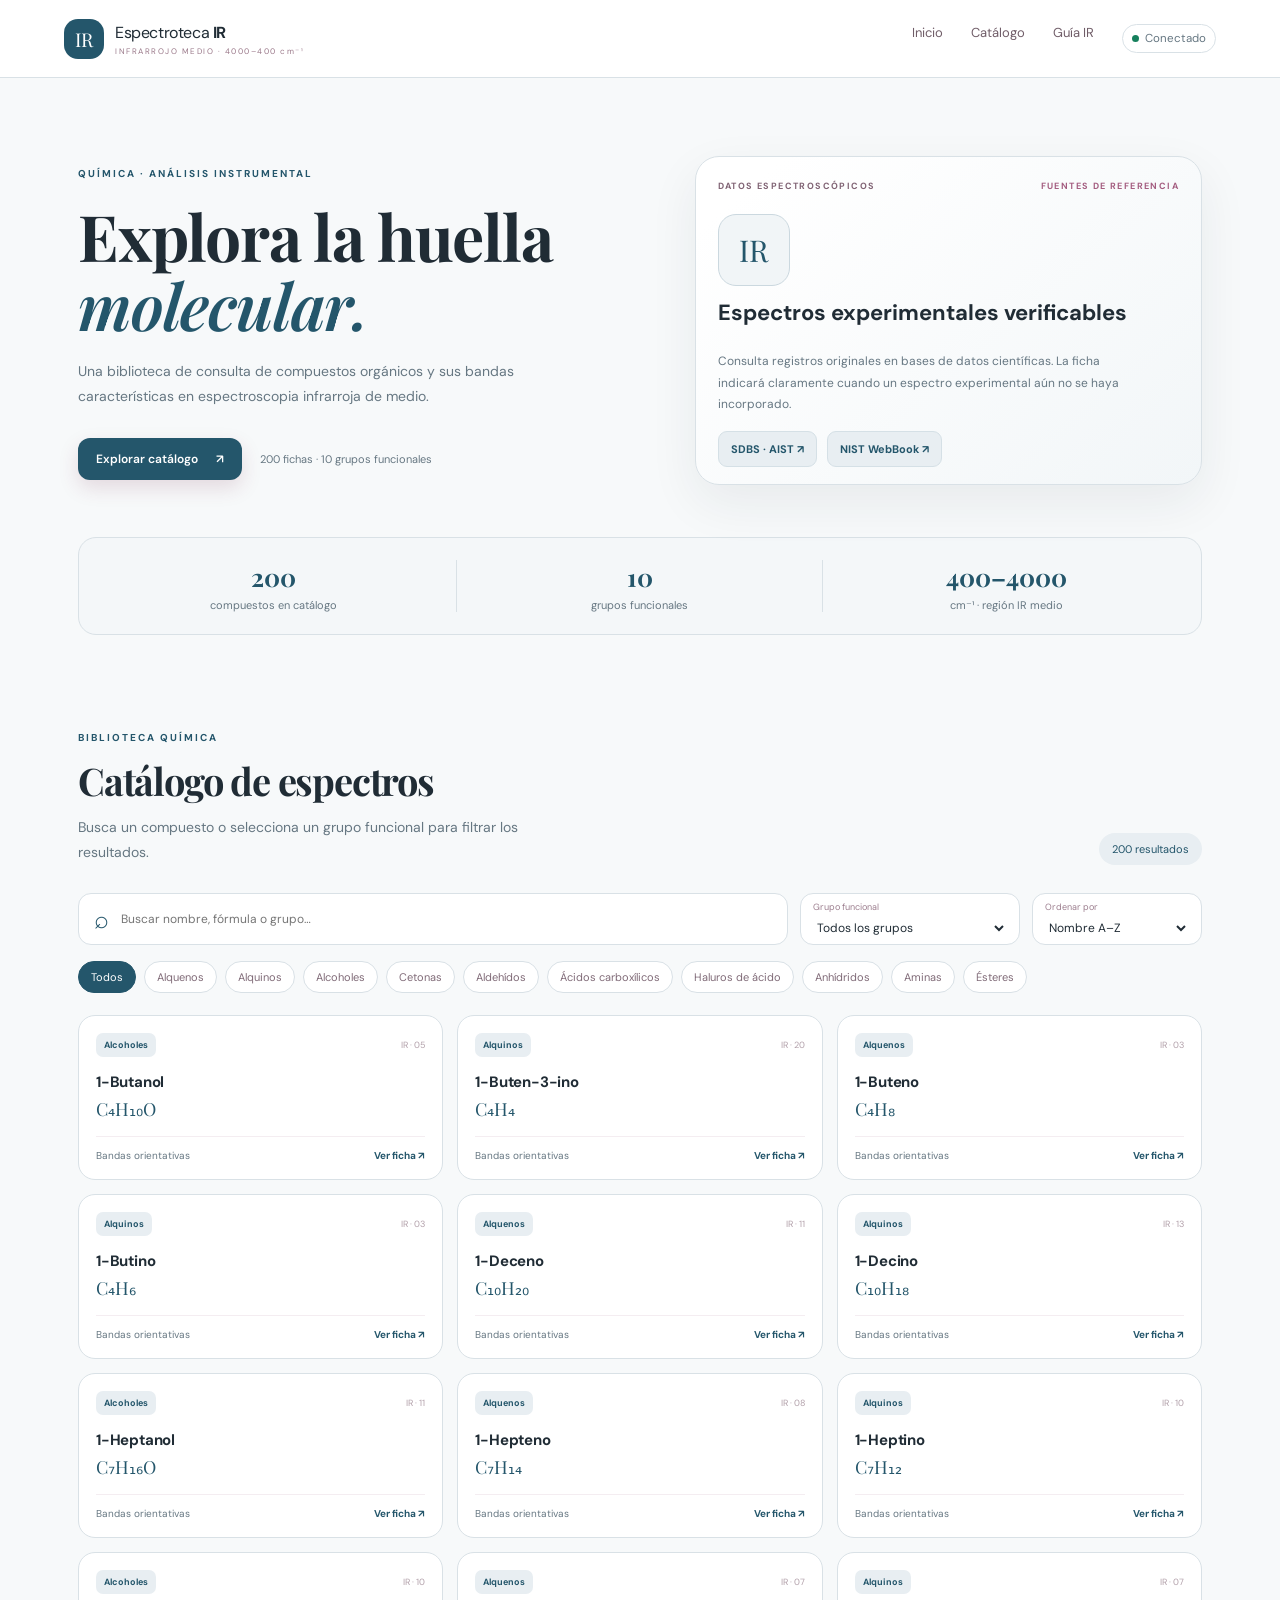
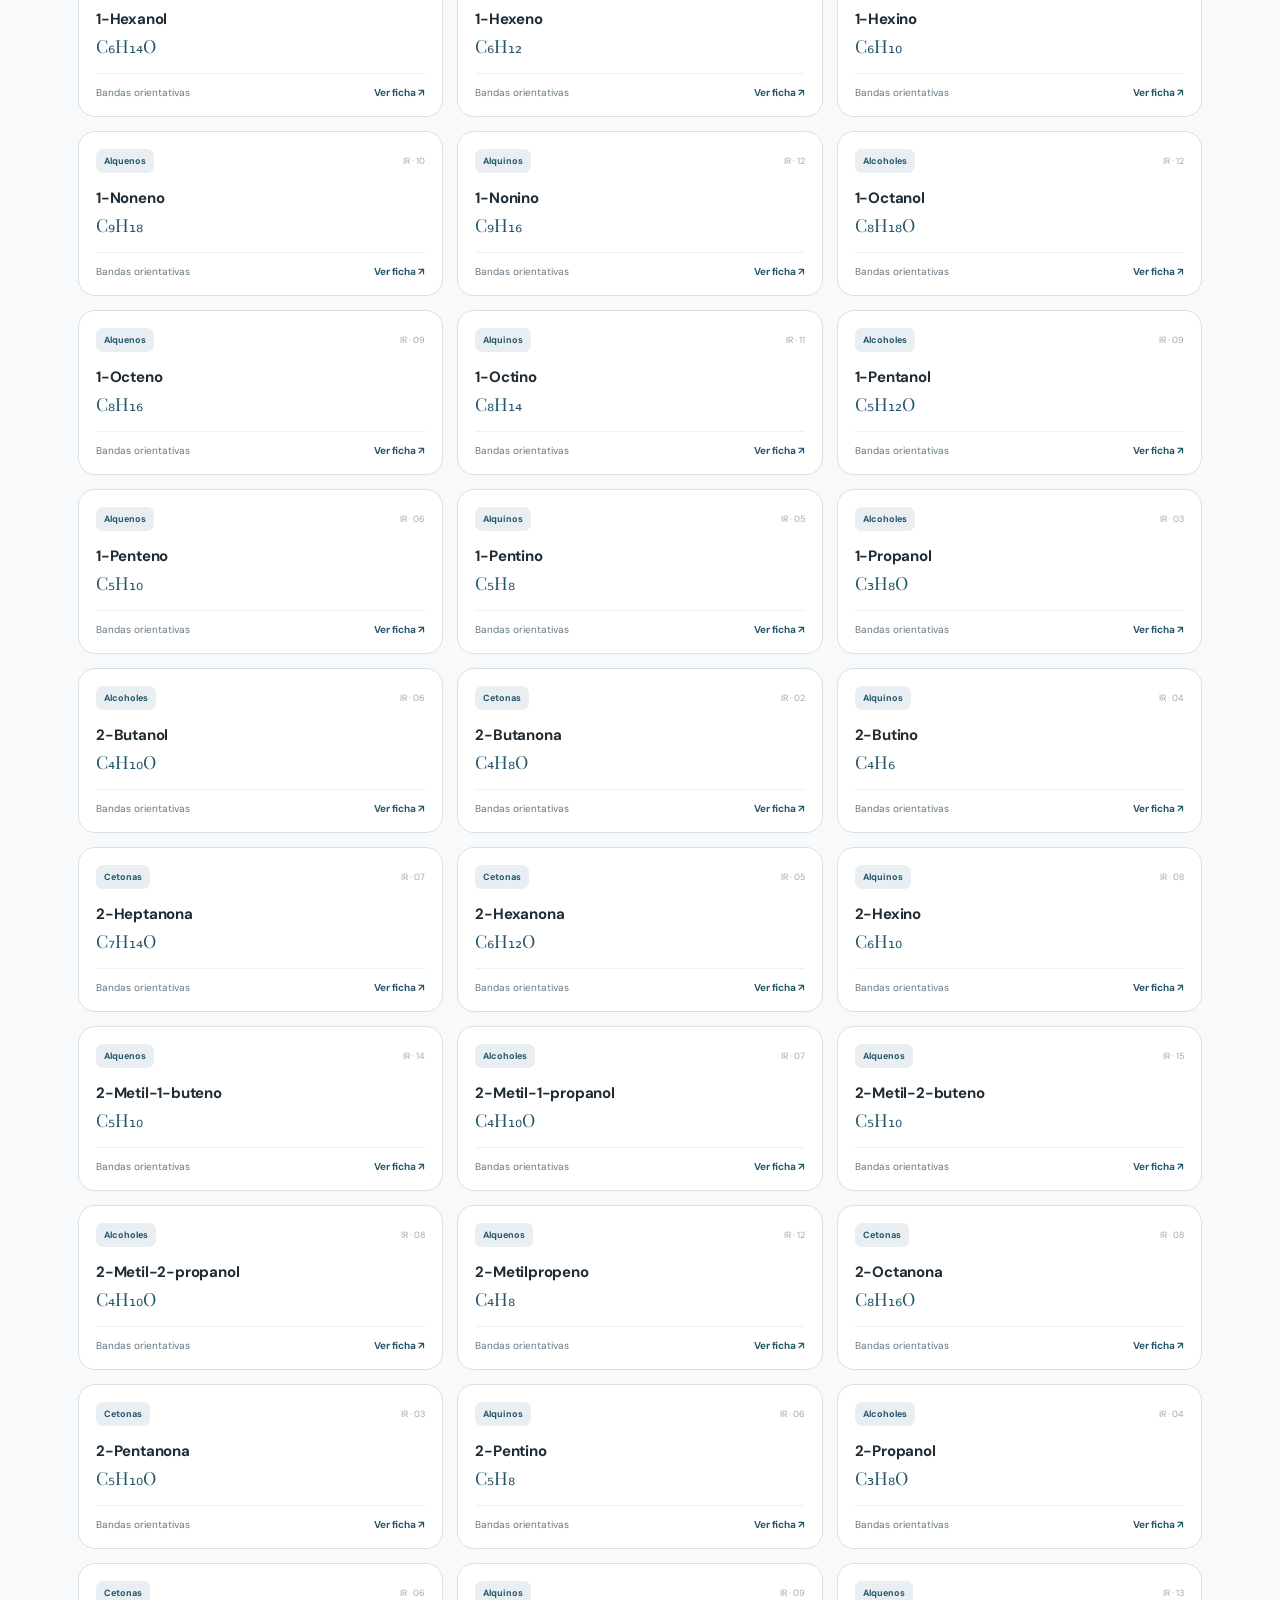
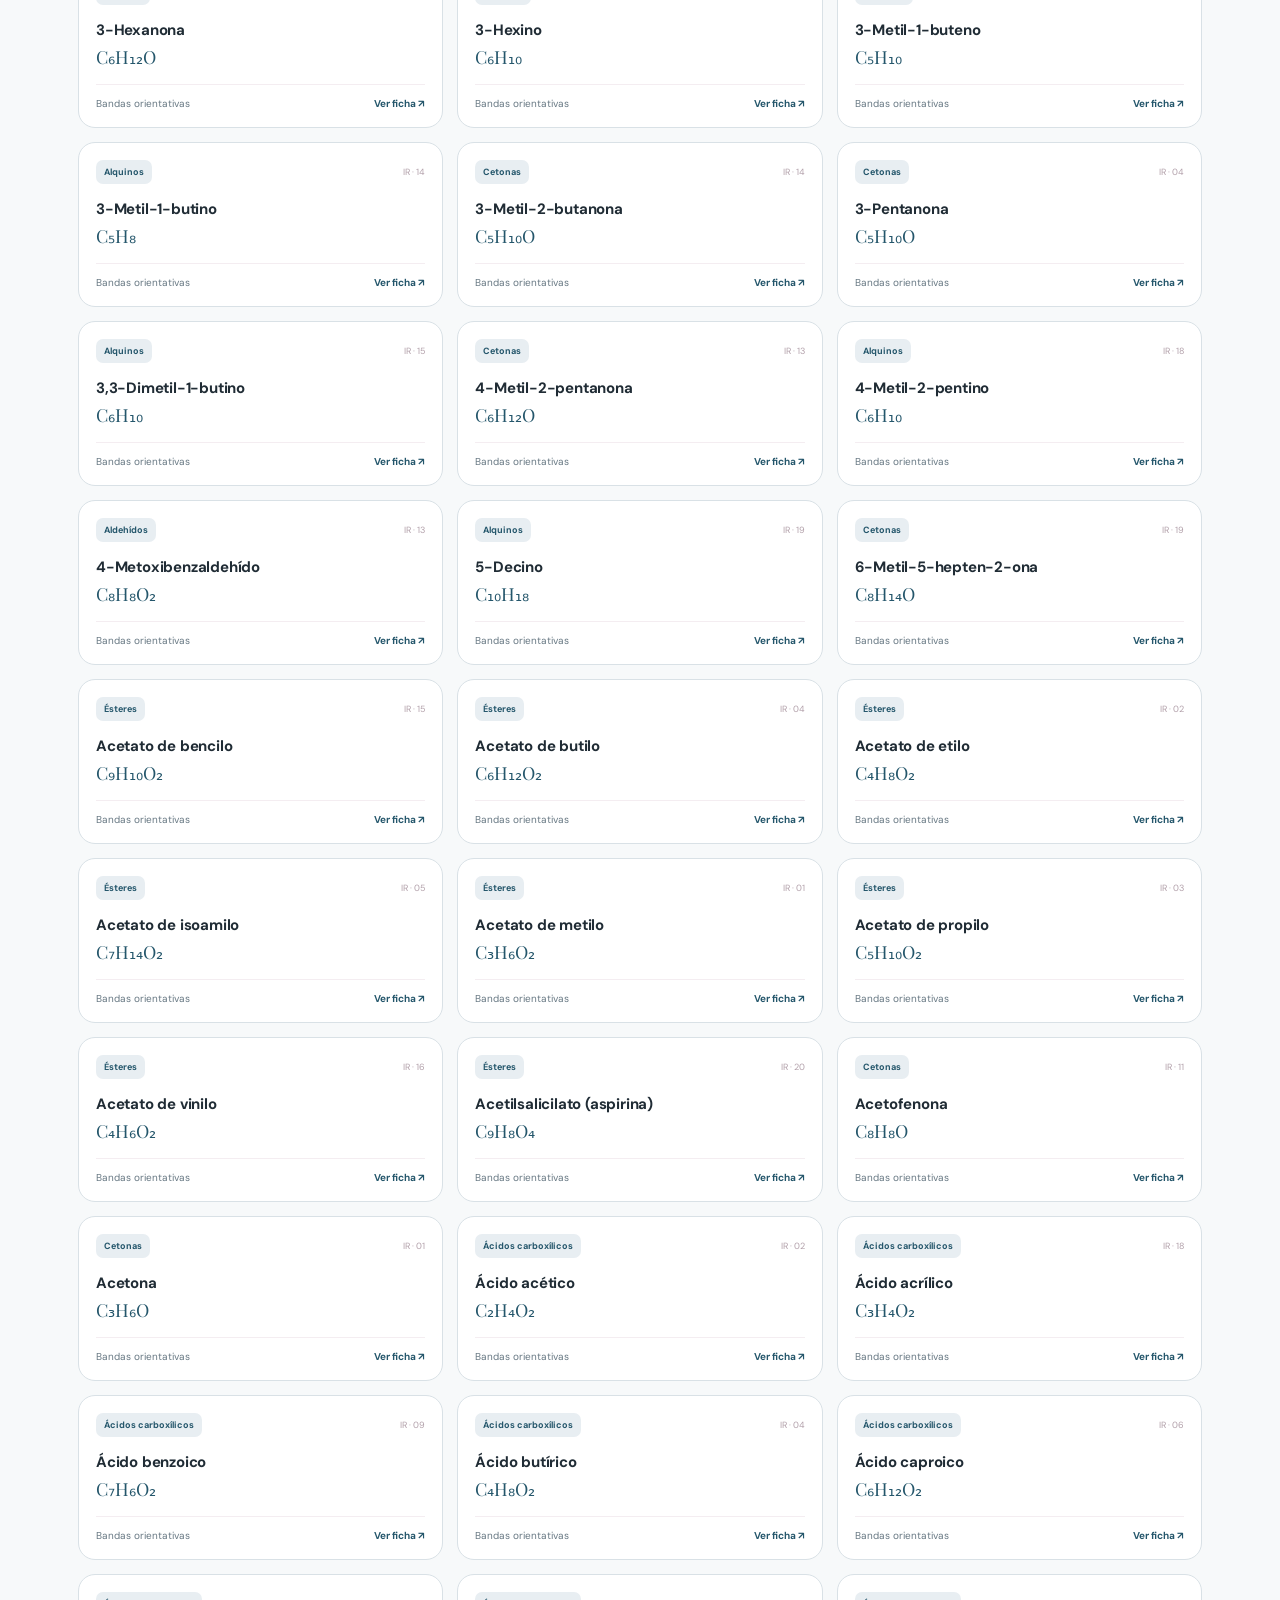
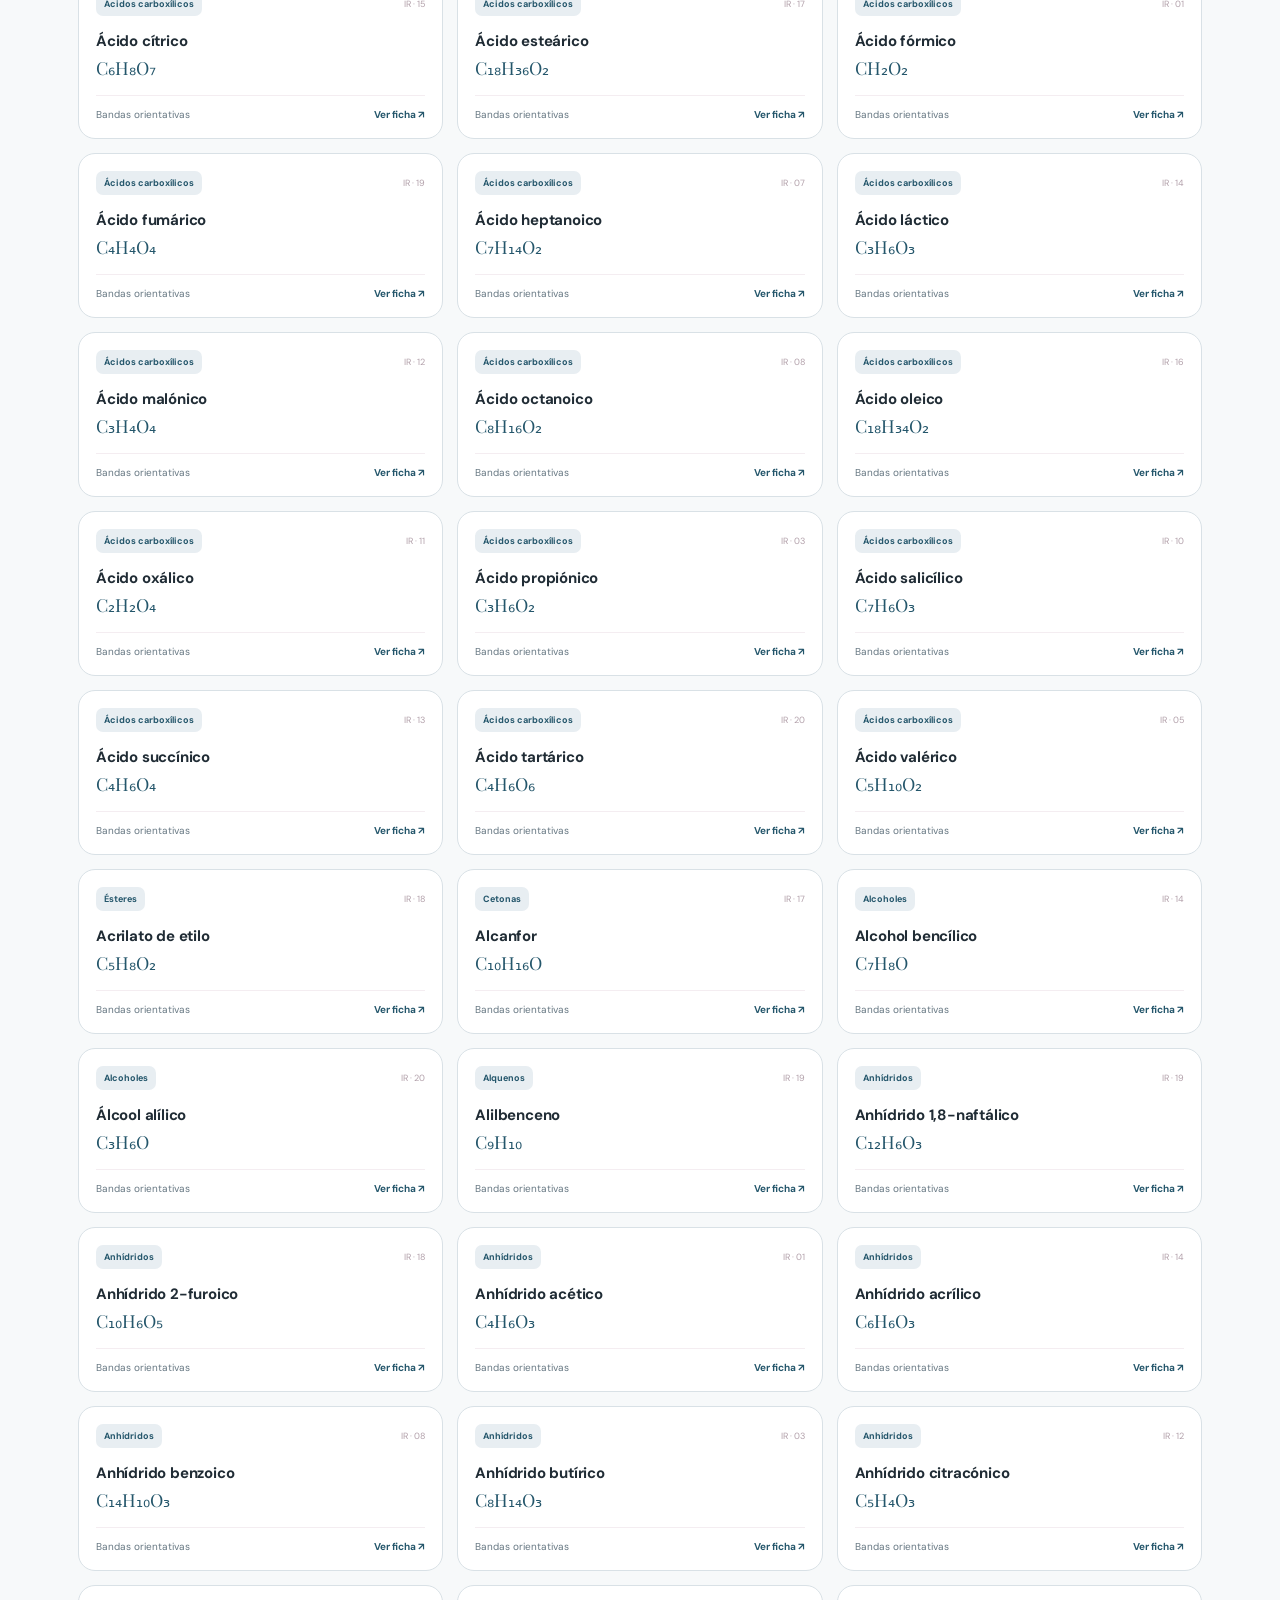
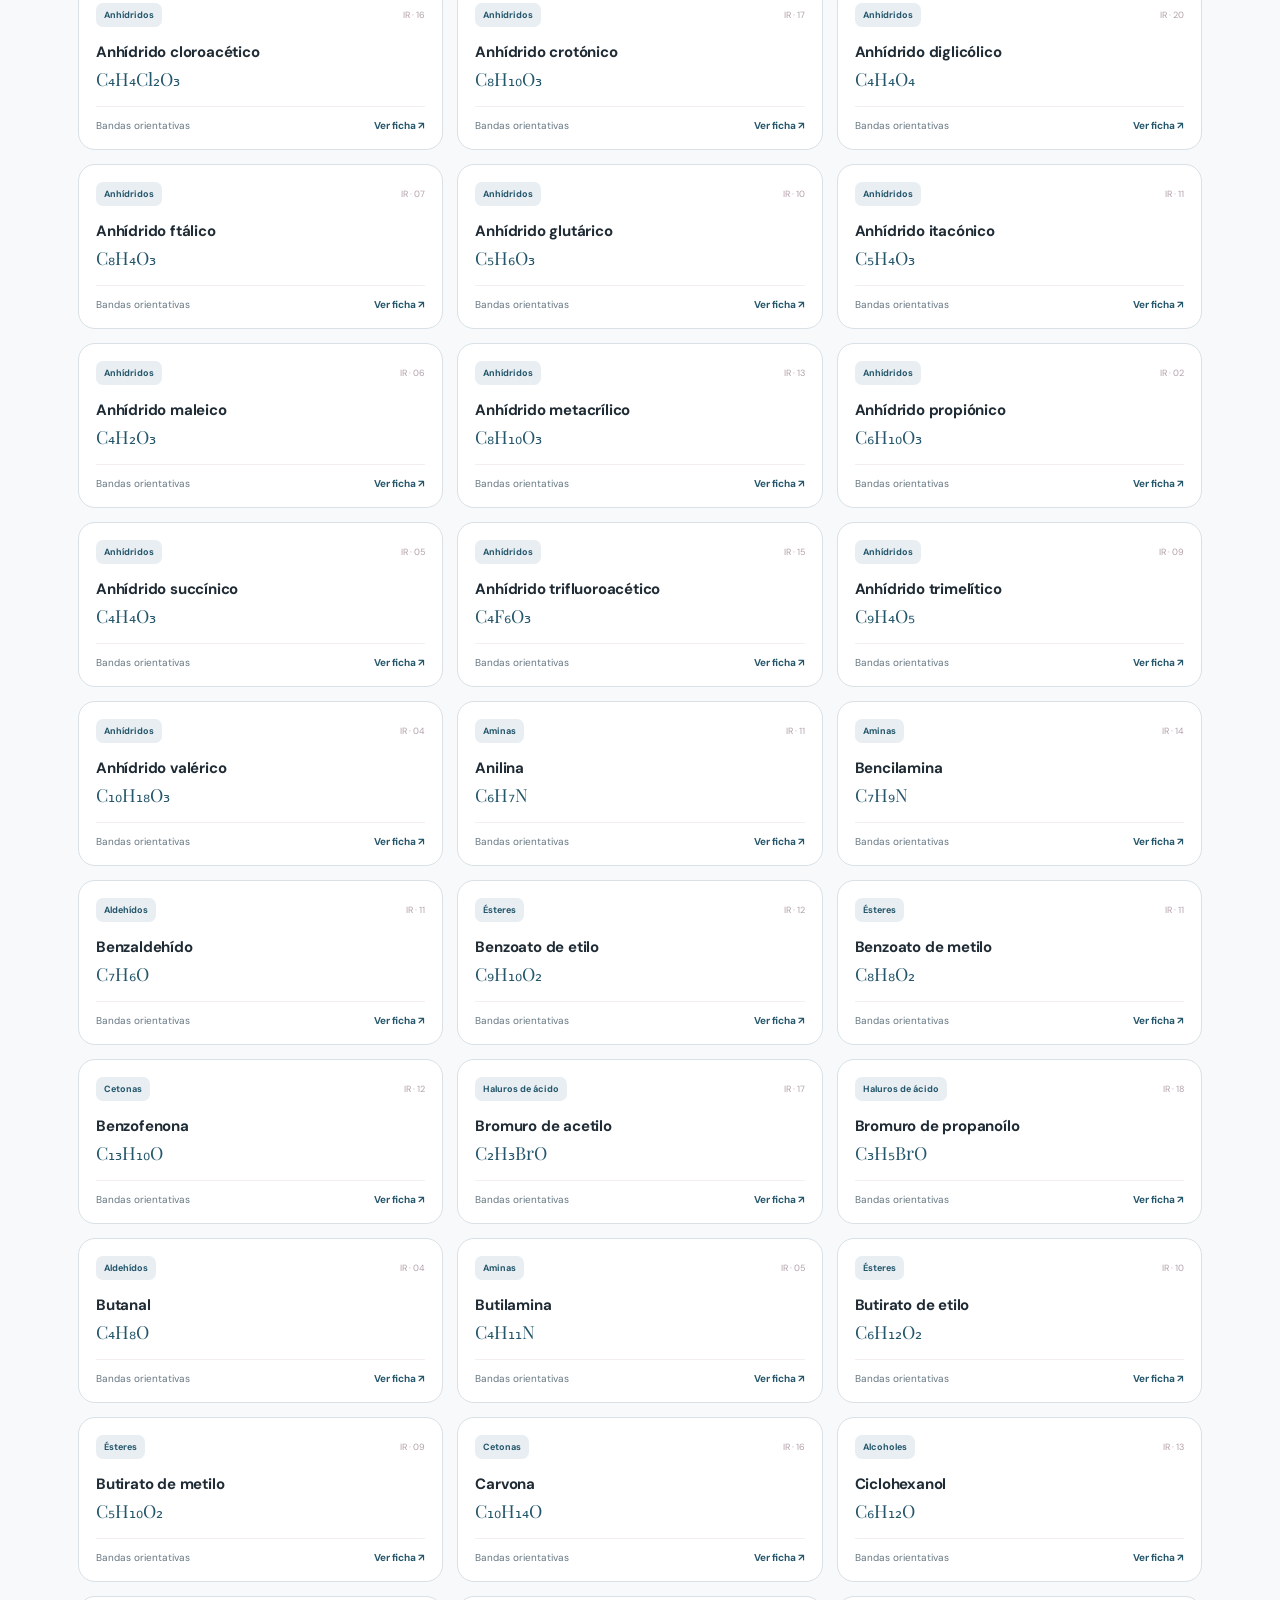
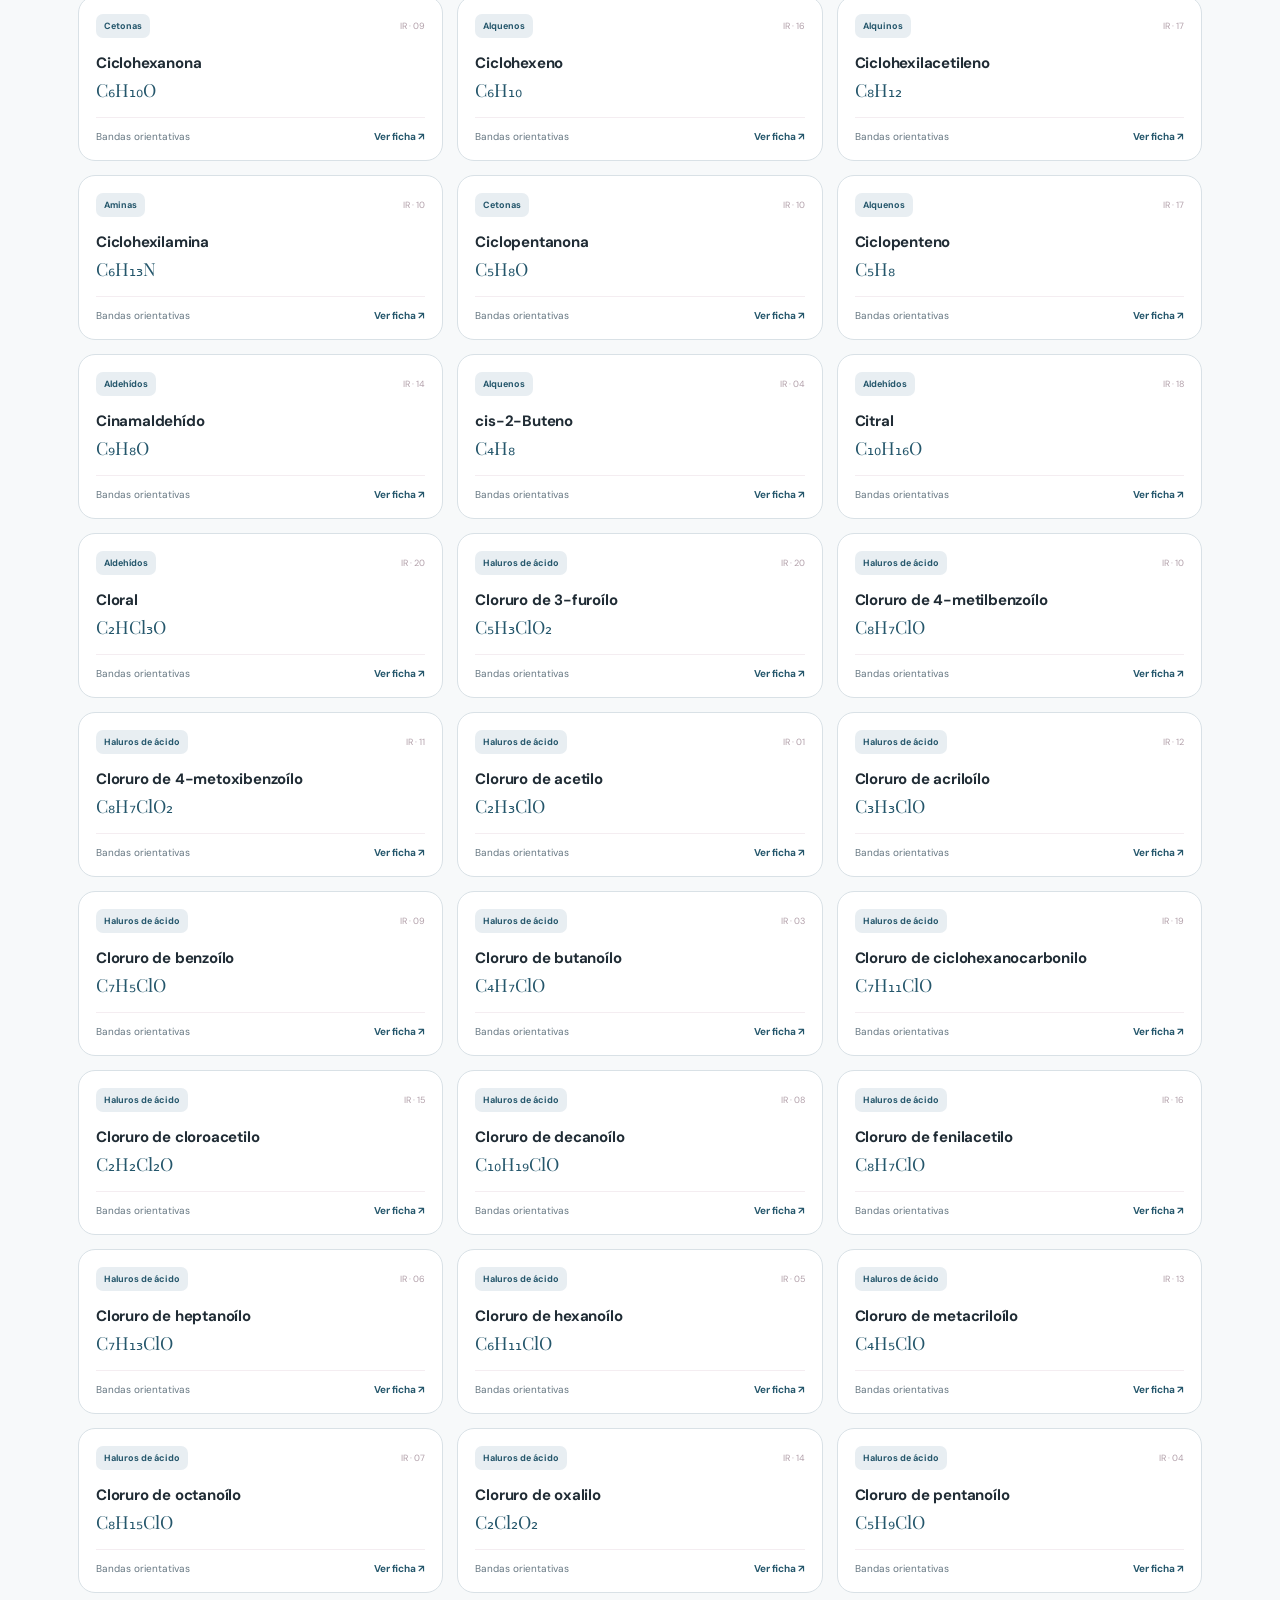
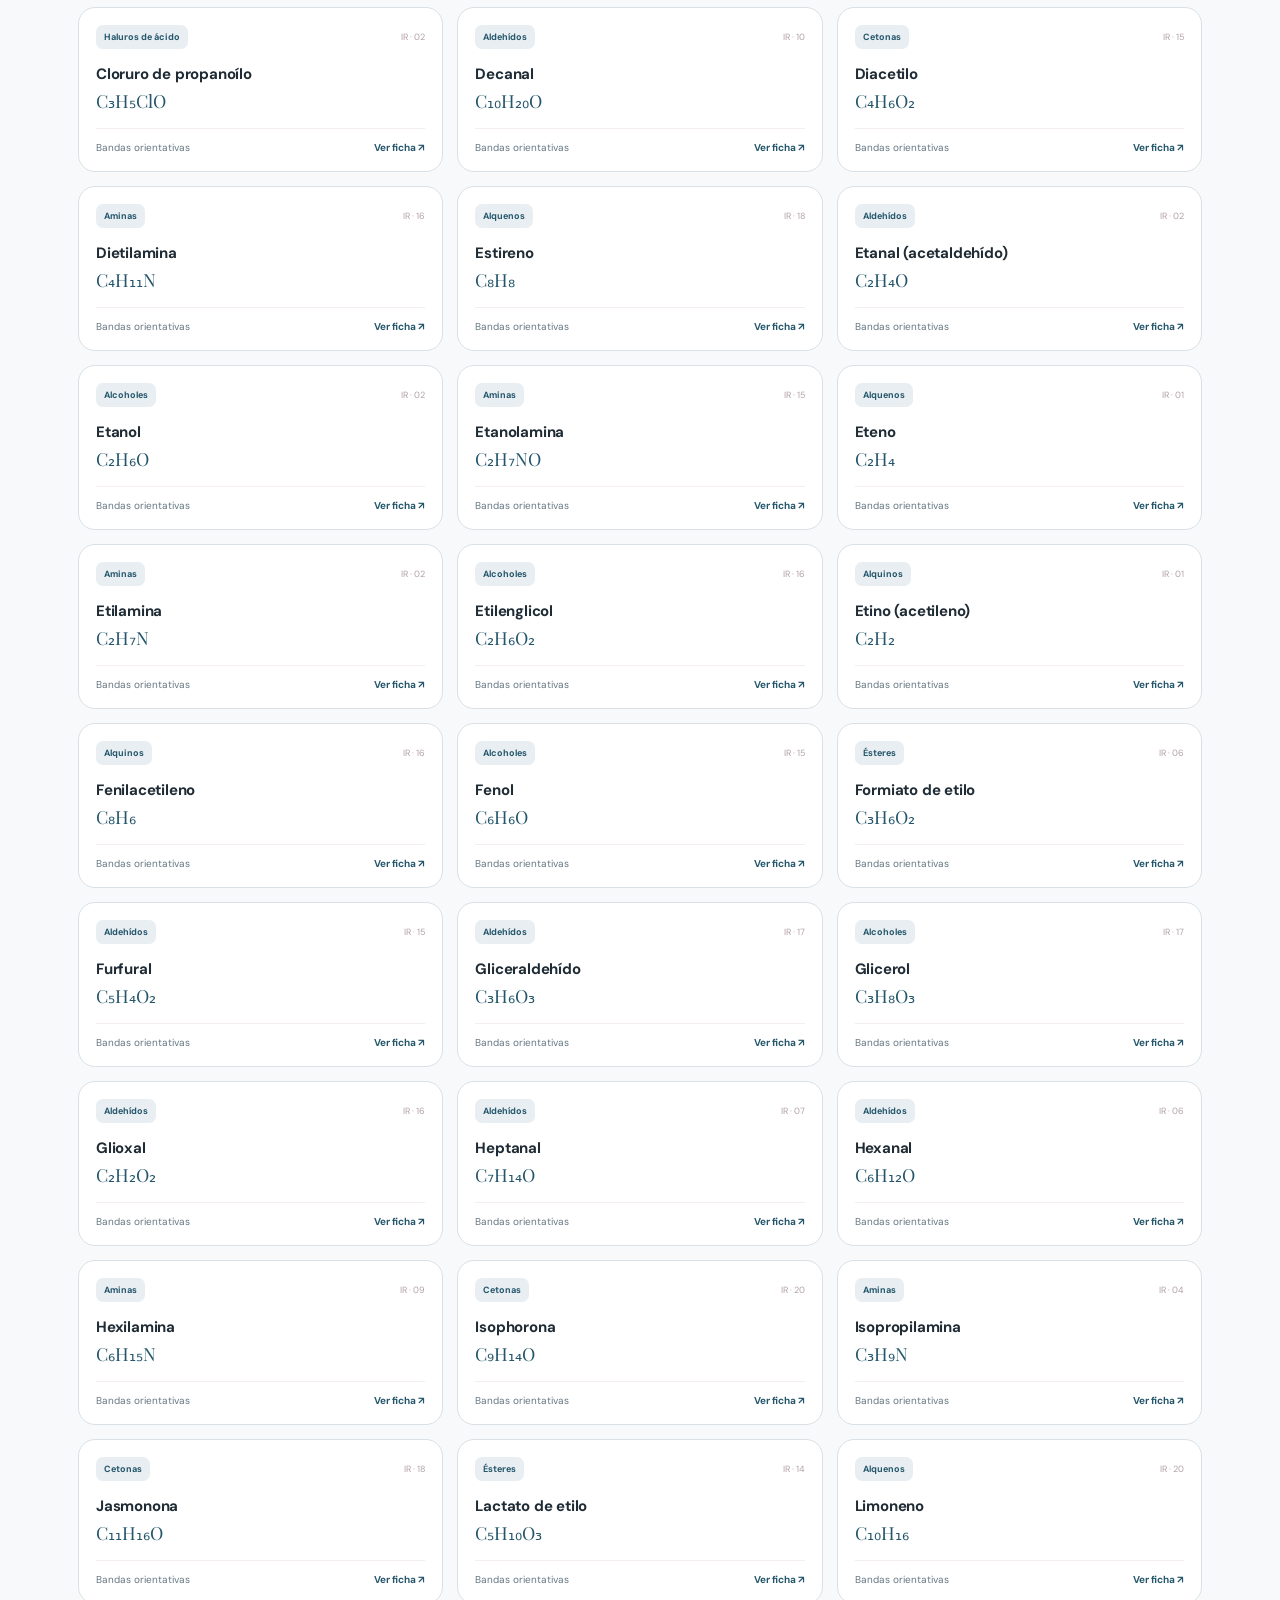
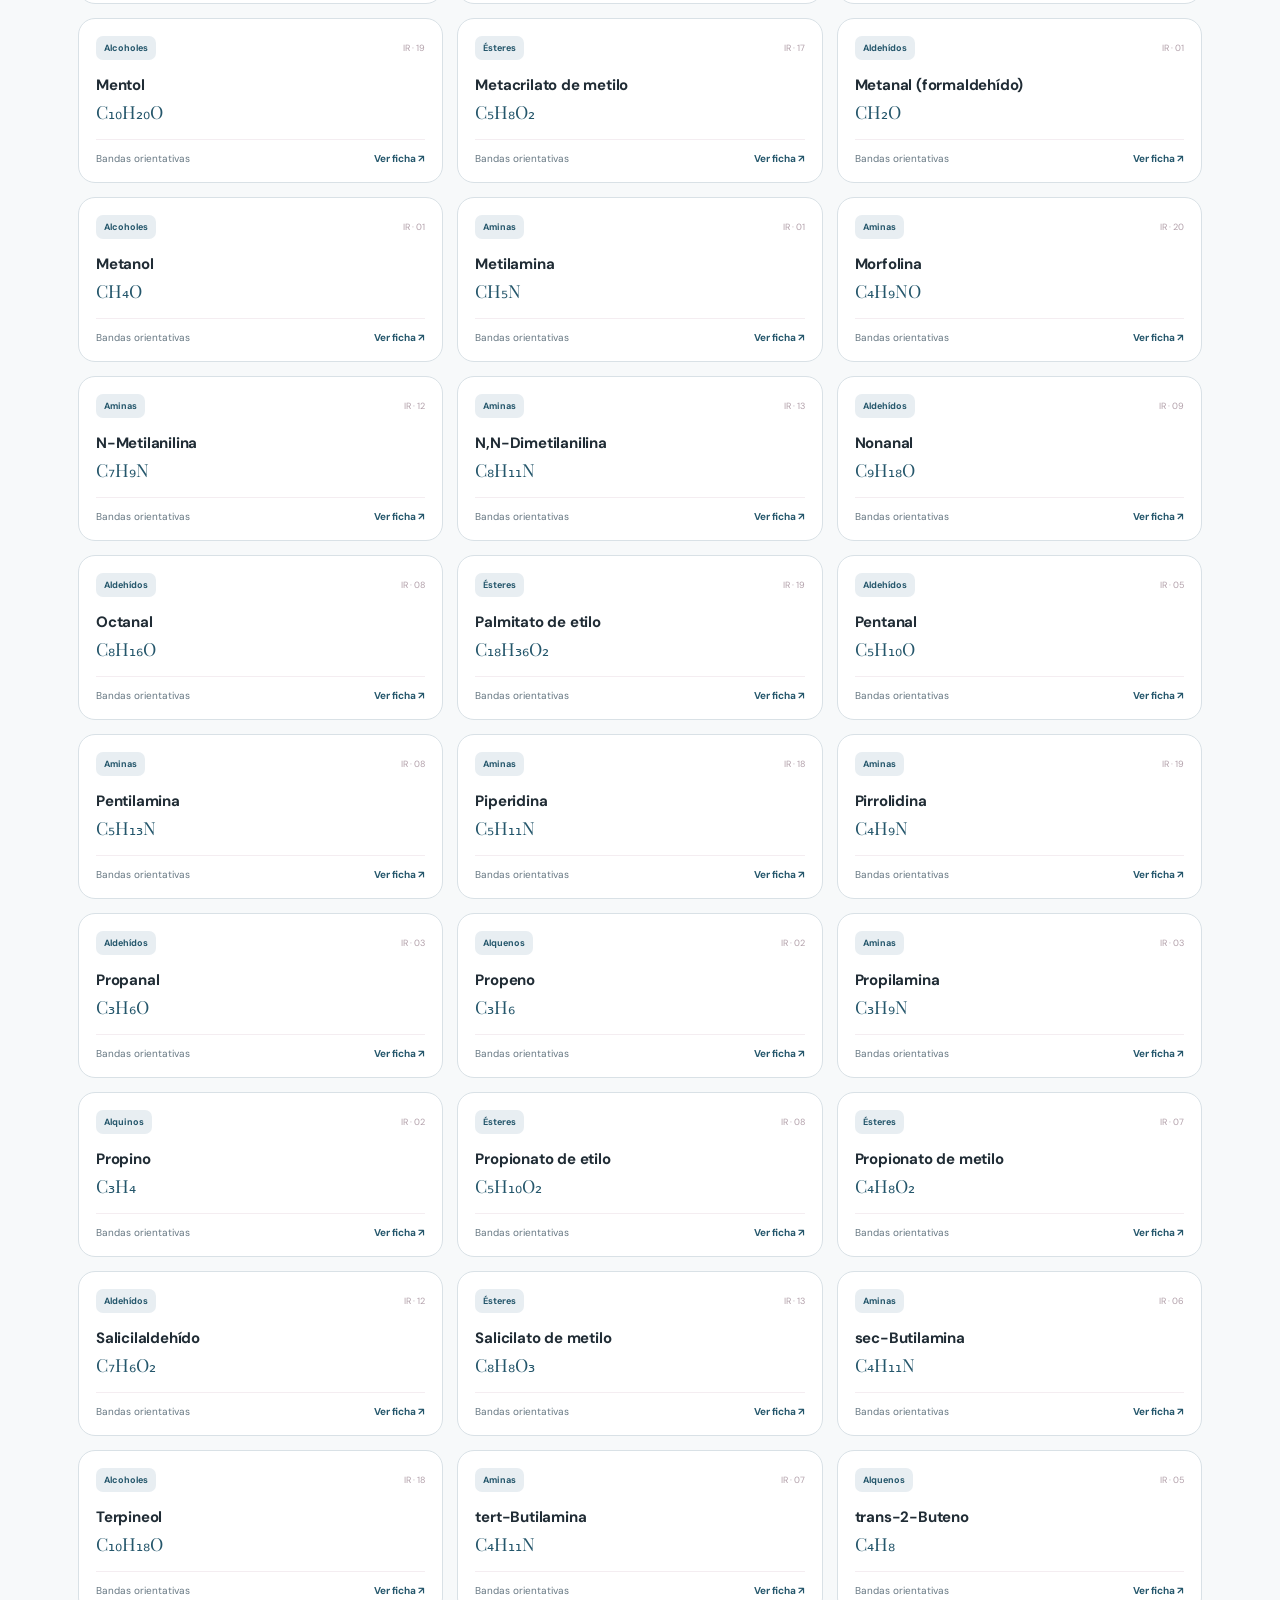
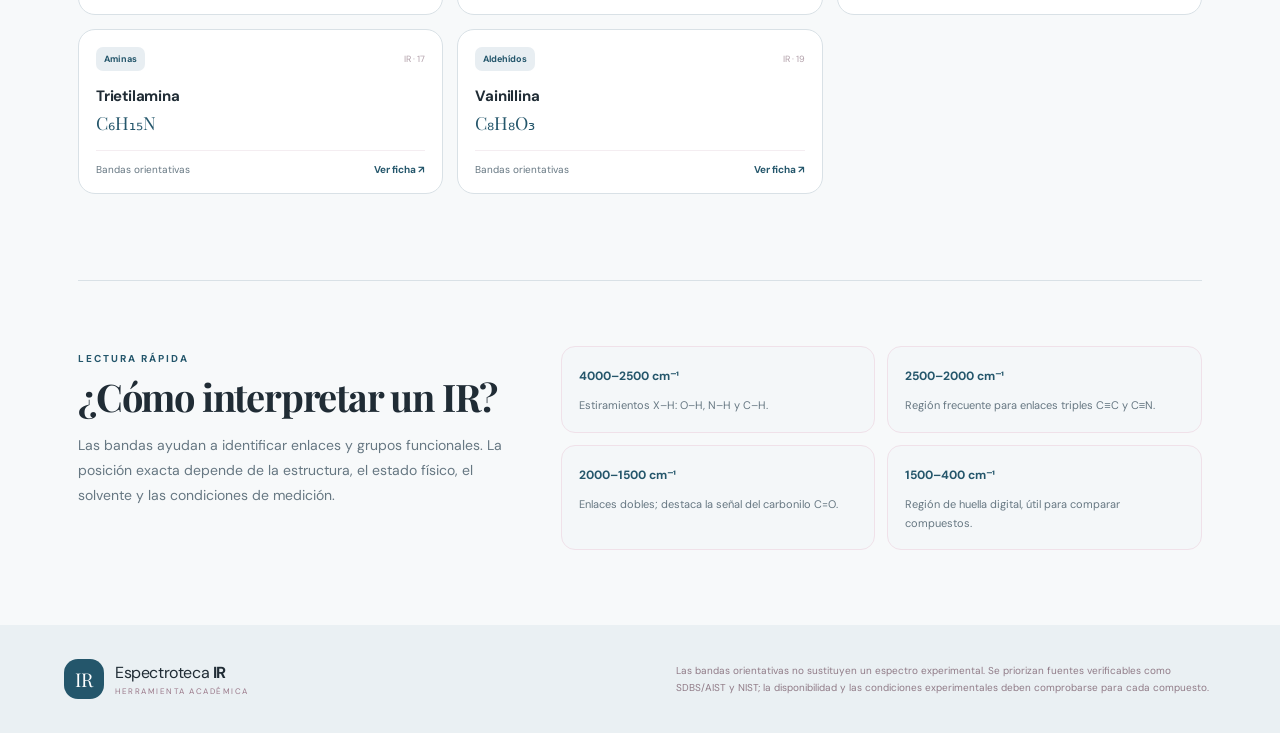
==== index.html @ ce982416 "Add files via upload" ====
<!doctype html>
<html lang="es">
<head>
<meta charset="utf-8"><meta name="viewport" content="width=device-width, initial-scale=1">
<meta name="theme-color" content="#17324d">
<meta name="description" content="Espectroteca IR: catálogo académico de compuestos y espectros infrarrojos.">
<link rel="manifest" href="./manifest.json">
<link rel="apple-touch-icon" href="./icons/icon-192.png">
<meta name="apple-mobile-web-app-capable" content="yes">
<meta name="apple-mobile-web-app-title" content="Espectroteca IR">
<title>Espectroteca IR | Infrarrojo medio</title>
<link rel="stylesheet" href="styles.css">
</head>
<body>
<header class="topbar">
  <a class="brand" href="#inicio"><span class="brand-mark">IR</span><span>Espectroteca <b>IR</b><small>INFRARROJO MEDIO · 4000–400 cm⁻¹</small></span></a>
  <nav><a href="#inicio">Inicio</a><a href="#catalogo">Catálogo</a><a href="#guia">Guía IR</a><span id="connectionStatus" class="connection-status" role="status">Comprobando conexión…</span></nav>
</header>
<main>
<section class="hero" id="inicio">
  <div class="hero-copy"><span class="eyebrow">QUÍMICA · ANÁLISIS INSTRUMENTAL</span>
  <h1>Explora la huella<br><em>molecular.</em></h1>
  <p>Una biblioteca de consulta de compuestos orgánicos y sus bandas características en espectroscopia infrarroja de medio.</p>
  <div class="hero-actions"><a class="btn primary" href="#catalogo">Explorar catálogo <span>↗</span></a><span class="hero-note">200 fichas · 10 grupos funcionales</span></div></div>
  <div class="spectrum-card source-card"><div class="spec-head"><span>DATOS ESPECTROSCÓPICOS</span><span class="live-dot">FUENTES DE REFERENCIA</span></div><div class="source-card-icon">IR</div><h3>Espectros experimentales verificables</h3><p>Consulta registros originales en bases de datos científicas. La ficha indicará claramente cuando un espectro experimental aún no se haya incorporado.</p><div class="source-links"><a href="https://sdbs.db.aist.go.jp/" target="_blank" rel="noopener noreferrer">SDBS · AIST ↗</a><a href="https://webbook.nist.gov/chemistry/" target="_blank" rel="noopener noreferrer">NIST WebBook ↗</a></div></div>
</section>
<section class="stats"><div><b id="totalCount">200</b><span>compuestos en catálogo</span></div><div><b>10</b><span>grupos funcionales</span></div><div><b>400–4000</b><span>cm⁻¹ · región IR medio</span></div></section>
<section id="catalogo" class="catalog">
  <div class="section-heading"><div><span class="eyebrow">BIBLIOTECA QUÍMICA</span><h2>Catálogo de espectros</h2><p>Busca un compuesto o selecciona un grupo funcional para filtrar los resultados.</p></div><span class="count-pill" id="resultCount">200 resultados</span></div>
  <div class="filters"><label class="searchbox"><span>⌕</span><input id="searchInput" type="search" placeholder="Buscar nombre, fórmula o grupo…" autocomplete="off"></label><label class="select-wrap"><span>Grupo funcional</span><select id="groupFilter"><option value="">Todos los grupos</option></select></label><label class="select-wrap"><span>Ordenar por</span><select id="sortFilter"><option value="name">Nombre A–Z</option><option value="group">Grupo funcional</option></select></label></div>
  <div id="groupChips" class="chips"></div>
  <div id="compoundGrid" class="compound-grid"><div class="loading">Cargando catálogo…</div></div>
  <div id="emptyState" class="empty hidden"><b>No encontramos resultados</b><p>Prueba con otro nombre o cambia el grupo funcional.</p><button id="clearFilters" class="btn secondary">Limpiar filtros</button></div>
</section>
<section id="guia" class="guide"><div><span class="eyebrow">LECTURA RÁPIDA</span><h2>¿Cómo interpretar un IR?</h2><p>Las bandas ayudan a identificar enlaces y grupos funcionales. La posición exacta depende de la estructura, el estado físico, el solvente y las condiciones de medición.</p></div><div class="guide-grid"><article><b>4000–2500 cm⁻¹</b><p>Estiramientos X–H: O–H, N–H y C–H.</p></article><article><b>2500–2000 cm⁻¹</b><p>Región frecuente para enlaces triples C≡C y C≡N.</p></article><article><b>2000–1500 cm⁻¹</b><p>Enlaces dobles; destaca la señal del carbonilo C=O.</p></article><article><b>1500–400 cm⁻¹</b><p>Región de huella digital, útil para comparar compuestos.</p></article></div></section>
</main>
<footer><div class="brand"><span class="brand-mark">IR</span><span>Espectroteca <b>IR</b><small>HERRAMIENTA ACADÉMICA</small></span></div><p>Las bandas orientativas no sustituyen un espectro experimental. Se priorizan fuentes verificables como SDBS/AIST y NIST; la disponibilidad y las condiciones experimentales deben comprobarse para cada compuesto.</p></footer>
<div id="modal" class="modal hidden" role="dialog" aria-modal="true" aria-labelledby="modalTitle"><div class="modal-backdrop" id="modalBackdrop"></div><div class="modal-panel"><button class="close-modal" id="closeModal" aria-label="Cerrar">×</button><div id="modalContent"></div></div></div>
<script src="app.js"></script>
<script>
  if ("serviceWorker" in navigator) {
    window.addEventListener("load", () => {
      navigator.serviceWorker.register("./service-worker.js")
        .then(() => console.info("Espectroteca IR: servicio offline registrado."))
        .catch(error => console.error("No se pudo registrar el modo offline:", error));
    });
  }
</script>
</body></html>
---- styles.css ----
@import url('https://fonts.googleapis.com/css2?family=DM+Sans:wght@400;500;600;700&family=Playfair+Display:ital,wght@0,600;0,700;1,600;1,700&display=swap');
:root{--wine:#24566b;--wine-dark:#183b4a;--pink:#e8eef2;--pale:#f4f7f9;--ink:#202c35;--muted:#667782;--line:#d9e1e6;--white:#fff;--shadow:0 18px 50px #172b3a12;--accent:#28748a}
*{box-sizing:border-box}html{scroll-behavior:smooth;scroll-padding-top:88px}body{margin:0;background:#f7f9fa;color:var(--ink);font-family:'DM Sans',sans-serif}a{color:inherit;text-decoration:none}.topbar{height:78px;padding:0 max(5vw,22px);display:flex;align-items:center;justify-content:space-between;border-bottom:1px solid var(--line);background:#ffffffef;position:sticky;top:0;z-index:10;backdrop-filter:blur(12px)}.brand{display:flex;align-items:center;gap:11px;font-size:16px;letter-spacing:-.4px}.brand-mark{height:40px;width:40px;border-radius:14px;background:var(--wine);color:#fff;display:grid;place-items:center;font-family:'Playfair Display',serif;font-size:19px}.brand small{display:block;color:#9a7889;font-size:8px;letter-spacing:1.5px;margin-top:3px}.topbar nav{display:flex;gap:28px;color:#705d68;font-size:13px}.topbar nav a:hover{color:var(--wine)}main{max-width:1180px;margin:auto;padding:0 28px}.hero{padding:78px 0 52px;display:grid;grid-template-columns:1fr .92fr;align-items:center;gap:65px}.eyebrow{font-size:10px;font-weight:700;letter-spacing:2px;color:var(--wine)}h1,h2{font-family:'Playfair Display',serif;letter-spacing:-1.2px}h1{font-size:clamp(44px,5vw,68px);line-height:1.07;margin:20px 0}h1 em{color:var(--wine);font-weight:600}.hero-copy>p,.section-heading p,.guide>div>p{font-size:14px;line-height:1.8;color:var(--muted);max-width:480px}.hero-actions{display:flex;align-items:center;gap:18px;margin-top:28px;flex-wrap:wrap}.btn{border:0;border-radius:12px;padding:13px 18px;font:600 12px 'DM Sans';cursor:pointer;display:inline-flex;gap:18px;align-items:center}.primary{background:var(--wine);color:#fff;box-shadow:0 8px 20px #79254c26}.primary:hover{background:var(--wine-dark)}.secondary{background:#f5e8ef;color:var(--wine)}.hero-note{font-size:11px;color:var(--muted)}.spectrum-card{background:linear-gradient(140deg,#fff 10%,#f2f6f8 100%);border:1px solid var(--line);border-radius:24px;padding:23px 22px 17px;box-shadow:var(--shadow);transform:rotate(1deg)}.spec-head{display:flex;justify-content:space-between;font-size:9px;letter-spacing:1.4px;font-weight:700;color:#806374}.live-dot{color:#a45d80}.spectrum-card svg{width:100%;margin-top:18px}.gridlines{stroke:#d9e1e6;stroke-width:1;stroke-dasharray:3 5;fill:none}.spectrum-line{stroke:var(--wine);stroke-width:2.8;fill:none;stroke-linejoin:round;stroke-linecap:round}.axis{display:flex;justify-content:space-between;font-size:9px;color:#947e8a}.spectrum-card>p{font-size:9px;color:#a28f99;margin:14px 0 0}.stats{display:grid;grid-template-columns:repeat(3,1fr);background:var(--pale);border:1px solid var(--line);border-radius:18px;padding:22px 12px;margin-bottom:90px}.stats>div{display:flex;align-items:center;justify-content:center;flex-direction:column;gap:5px;border-right:1px solid var(--line)}.stats>div:last-child{border:0}.stats b{font-family:'Playfair Display';font-size:25px;color:var(--wine)}.stats span{font-size:11px;color:var(--muted);text-align:center}.catalog{padding:0 0 86px}.section-heading{display:flex;justify-content:space-between;align-items:end;gap:20px}.section-heading h2,.guide h2{font-size:38px;margin:9px 0}.section-heading p{margin:0}.count-pill{background:#e8eef2;color:var(--wine);border-radius:50px;padding:9px 13px;font-size:11px;white-space:nowrap}.filters{display:grid;grid-template-columns:1fr 220px 170px;gap:12px;margin:28px 0 16px}.searchbox,.select-wrap{height:52px;border:1px solid var(--line);border-radius:13px;background:#fff;display:flex;align-items:center;padding:0 15px;gap:10px}.searchbox:focus-within,.select-wrap:focus-within{border-color:#7fa5b4;box-shadow:0 0 0 3px #e8eef2}.searchbox>span{font-size:25px;color:var(--wine)}.searchbox input{border:0;outline:0;width:100%;font:12px 'DM Sans';color:var(--ink)}.select-wrap{display:block;padding:7px 12px}.select-wrap span{display:block;font-size:9px;color:#9c7e8e;margin-bottom:3px}.select-wrap select{width:100%;border:0;outline:0;background:transparent;font:12px 'DM Sans';color:var(--ink)}.chips{display:flex;gap:8px;flex-wrap:wrap;margin:15px 0 22px}.chip{border:1px solid var(--line);background:#fff;color:#806b78;border-radius:30px;padding:8px 12px;font:11px 'DM Sans';cursor:pointer}.chip.active,.chip:hover{background:var(--wine);color:#fff;border-color:var(--wine)}.compound-grid{display:grid;grid-template-columns:repeat(3,1fr);gap:14px}.compound-card{border:1px solid var(--line);border-radius:17px;padding:17px;background:#fff;transition:.2s;cursor:pointer;min-width:0}.compound-card:hover{border-color:#d7a8bd;box-shadow:0 12px 30px #79254c0e;transform:translateY(-2px)}.card-top{display:flex;justify-content:space-between;align-items:center;gap:8px}.group-tag{background:#e8eef2;color:var(--wine);padding:6px 8px;border-radius:7px;font-size:9px;font-weight:700}.card-number{font-size:9px;color:#b2a0aa}.compound-card h3{font-size:15px;margin:15px 0 5px;letter-spacing:-.2px}.formula{font-family:'Playfair Display';font-size:18px;color:var(--wine)}.card-foot{border-top:1px solid #f4edf1;margin-top:15px;padding-top:12px;display:flex;align-items:center;justify-content:space-between;font-size:10px;color:var(--muted)}.card-foot span:last-child{color:var(--wine);font-weight:700}.loading,.empty{padding:50px;text-align:center;color:var(--muted);grid-column:1/-1}.hidden{display:none!important}.guide{border-top:1px solid var(--line);padding:65px 0 75px;display:grid;grid-template-columns:.8fr 1.2fr;gap:55px}.guide h2{line-height:1.12}.guide-grid{display:grid;grid-template-columns:1fr 1fr;gap:12px}.guide-grid article{background:var(--pale);border:1px solid #f0e1e9;border-radius:14px;padding:17px}.guide-grid b{font-size:12px;color:var(--wine)}.guide-grid p{font-size:11px;line-height:1.7;color:var(--muted);margin-bottom:0}footer{background:#eaf0f3;padding:27px max(5vw,22px);display:flex;align-items:center;justify-content:space-between;gap:25px}footer>p{max-width:540px;font-size:10px;line-height:1.7;color:#907b87}.modal{position:fixed;inset:0;z-index:30;display:grid;place-items:center;padding:18px}.modal-backdrop{position:absolute;inset:0;background:#27111de0;backdrop-filter:blur(4px)}.modal-panel{position:relative;width:min(720px,100%);max-height:90vh;overflow:auto;background:white;border-radius:23px;padding:30px;box-shadow:0 20px 80px #0003}.close-modal{position:absolute;right:17px;top:13px;border:0;background:#e8eef2;color:var(--wine);border-radius:50%;width:34px;height:34px;font-size:24px;cursor:pointer}.modal-kicker{font-size:10px;letter-spacing:1.5px;color:var(--wine);font-weight:700}.modal-panel h2{font-size:32px;margin:10px 40px 8px 0}.modal-formula{font-family:'Playfair Display';font-size:21px;color:var(--wine)}.modal-note{background:#f1f5f7;border:1px solid var(--line);border-radius:12px;padding:13px;font-size:11px;line-height:1.65;color:#765b6b;margin:18px 0}.band-table{width:100%;border-collapse:collapse;margin:16px 0;font-size:12px}.band-table th,.band-table td{text-align:left;padding:11px 8px;border-bottom:1px solid var(--line)}.band-table th{font-size:10px;color:#94788a}.modal-actions{display:flex;gap:10px;flex-wrap:wrap;margin-top:20px}.modal-actions a{font-size:11px}.modal-chart{width:100%;background:#f1f5f7;border-radius:12px;margin-top:12px}.modal-chart text{font:10px 'DM Sans';fill:#94788a}.modal-chart .curve{stroke:var(--wine);stroke-width:2.2;fill:none}.modal-chart .axisline{stroke:#e9dbe3;stroke-width:1}
@media(max-width:800px){.hero{grid-template-columns:1fr;gap:28px;padding-top:50px}.spectrum-card{max-width:600px}.filters{grid-template-columns:1fr 1fr}.searchbox{grid-column:1/-1}.compound-grid{grid-template-columns:repeat(2,1fr)}.guide{grid-template-columns:1fr;gap:20px}.topbar nav{gap:13px}.topbar nav a{font-size:11px}}
@media(max-width:520px){main{padding:0 17px}.topbar{height:68px;padding:0 16px}.brand{font-size:14px}.brand-mark{width:35px;height:35px}.topbar nav{gap:10px}.topbar nav a{font-size:10px}.topbar nav a:last-child{display:none}h1{font-size:47px}.hero{padding-top:42px}.stats{margin-bottom:60px}.stats b{font-size:20px}.stats span{font-size:9px}.section-heading{align-items:start;flex-direction:column}.section-heading h2,.guide h2{font-size:32px}.filters{grid-template-columns:1fr}.searchbox{grid-column:auto}.compound-grid{grid-template-columns:1fr}.compound-card{padding:16px}.guide-grid{grid-template-columns:1fr 1fr}footer{align-items:flex-start;flex-direction:column}.modal-panel{padding:25px 18px}.modal-panel h2{font-size:27px}}
/* Ajustes de presentación científica y sobria */
.source-card{transform:none;min-height:300px;display:flex;flex-direction:column;justify-content:center;gap:10px}.source-card-icon{width:72px;height:72px;border:1px solid #cbd8df;border-radius:18px;display:grid;place-items:center;color:var(--wine);font-family:'Playfair Display',serif;font-size:30px;background:#f1f5f7;margin:12px 0 2px}.source-card h3{font-size:22px;margin:0;color:var(--ink)}.source-card>p{font-size:12px;line-height:1.8;color:var(--muted);max-width:420px}.source-links{display:flex;gap:10px;flex-wrap:wrap;margin-top:5px}.source-links a{display:inline-block;background:#e8eef2;border:1px solid #d5e0e6;border-radius:9px;padding:10px 12px;font-size:11px;font-weight:700;color:var(--wine)}.source-links a:hover{background:#dce7ec}.spectrum-unavailable{display:flex;gap:16px;align-items:flex-start;background:#f1f5f7;border:1px solid var(--line);border-radius:14px;padding:18px;margin:18px 0}.spectrum-unavailable-mark{flex:0 0 52px;height:52px;display:grid;place-items:center;border-radius:12px;background:#e1eaee;color:var(--wine);font-family:'Playfair Display',serif;font-size:23px}.spectrum-unavailable h3{margin:0 0 7px;font-size:16px}.spectrum-unavailable p,.source-box p,.table-intro{font-size:12px;line-height:1.7;color:var(--muted);margin:0 0 10px}.status-label{display:inline-block;font-size:10px;font-weight:700;color:#6c552b;background:#f5eedc;border:1px solid #e8ddbd;border-radius:5px;padding:5px 8px}.metadata-grid{display:grid;grid-template-columns:repeat(2,minmax(0,1fr));gap:10px;margin:16px 0}.metadata-grid>div{border:1px solid var(--line);background:#fff;border-radius:10px;padding:12px;min-width:0}.metadata-grid span{display:block;font-size:10px;color:var(--muted);margin-bottom:6px}.metadata-grid b{font-size:12px;font-weight:600;overflow-wrap:anywhere}.source-box{border:1px solid var(--line);border-radius:12px;padding:16px;margin-top:18px}.source-box h3{margin:0 0 8px;font-size:16px}.source-box p{margin-bottom:12px}

/* Estado de conexión PWA */
.connection-status{display:inline-flex;align-items:center;gap:.4rem;font-size:.72rem;color:var(--muted,#64748b);padding:.35rem .55rem;border:1px solid var(--line,#dbe2ea);border-radius:999px;white-space:nowrap}
.connection-status::before{content:"";width:.45rem;height:.45rem;border-radius:50%;background:#94a3b8;display:inline-block}
.connection-status.online::before{background:#16805d}
.connection-status.offline{color:#92400e;background:#fffbeb;border-color:#fcd34d}
.connection-status.offline::before{background:#d97706}
@media(max-width:760px){.connection-status{font-size:.65rem;padding:.25rem .4rem}}
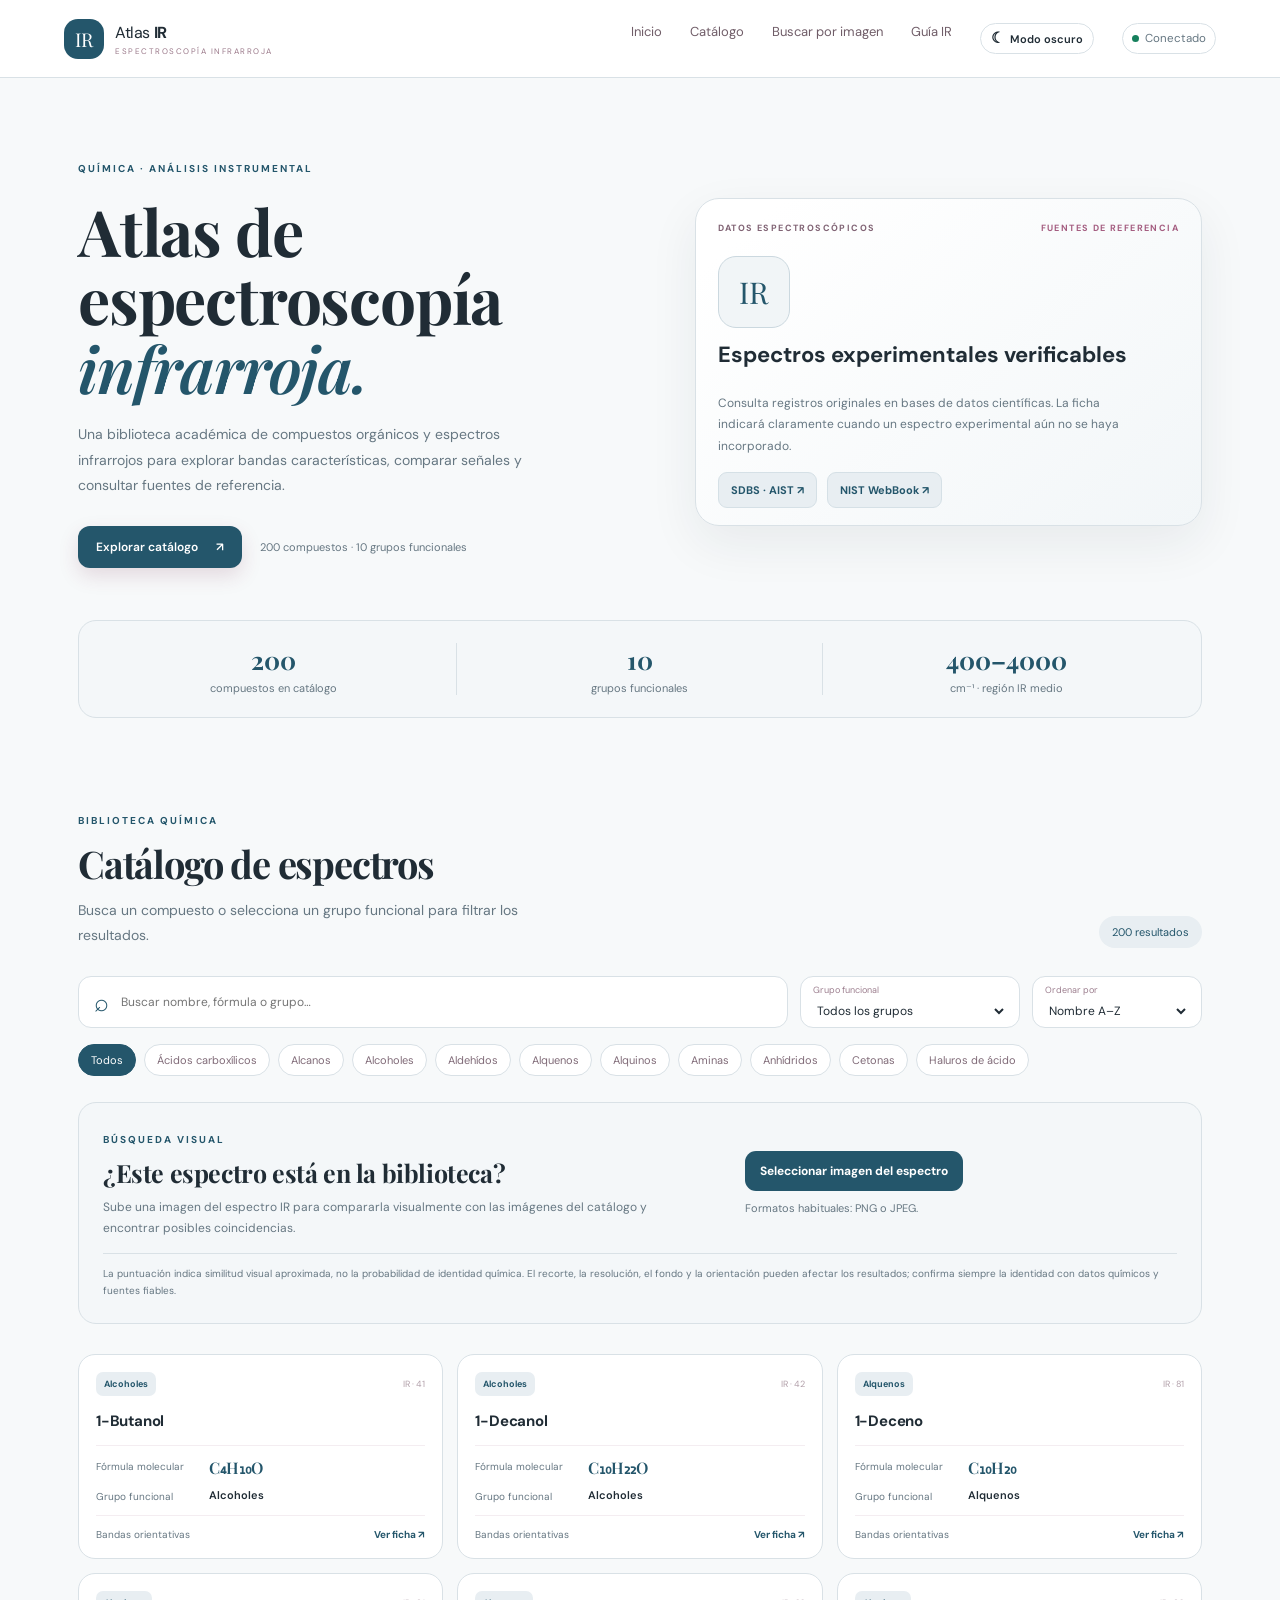
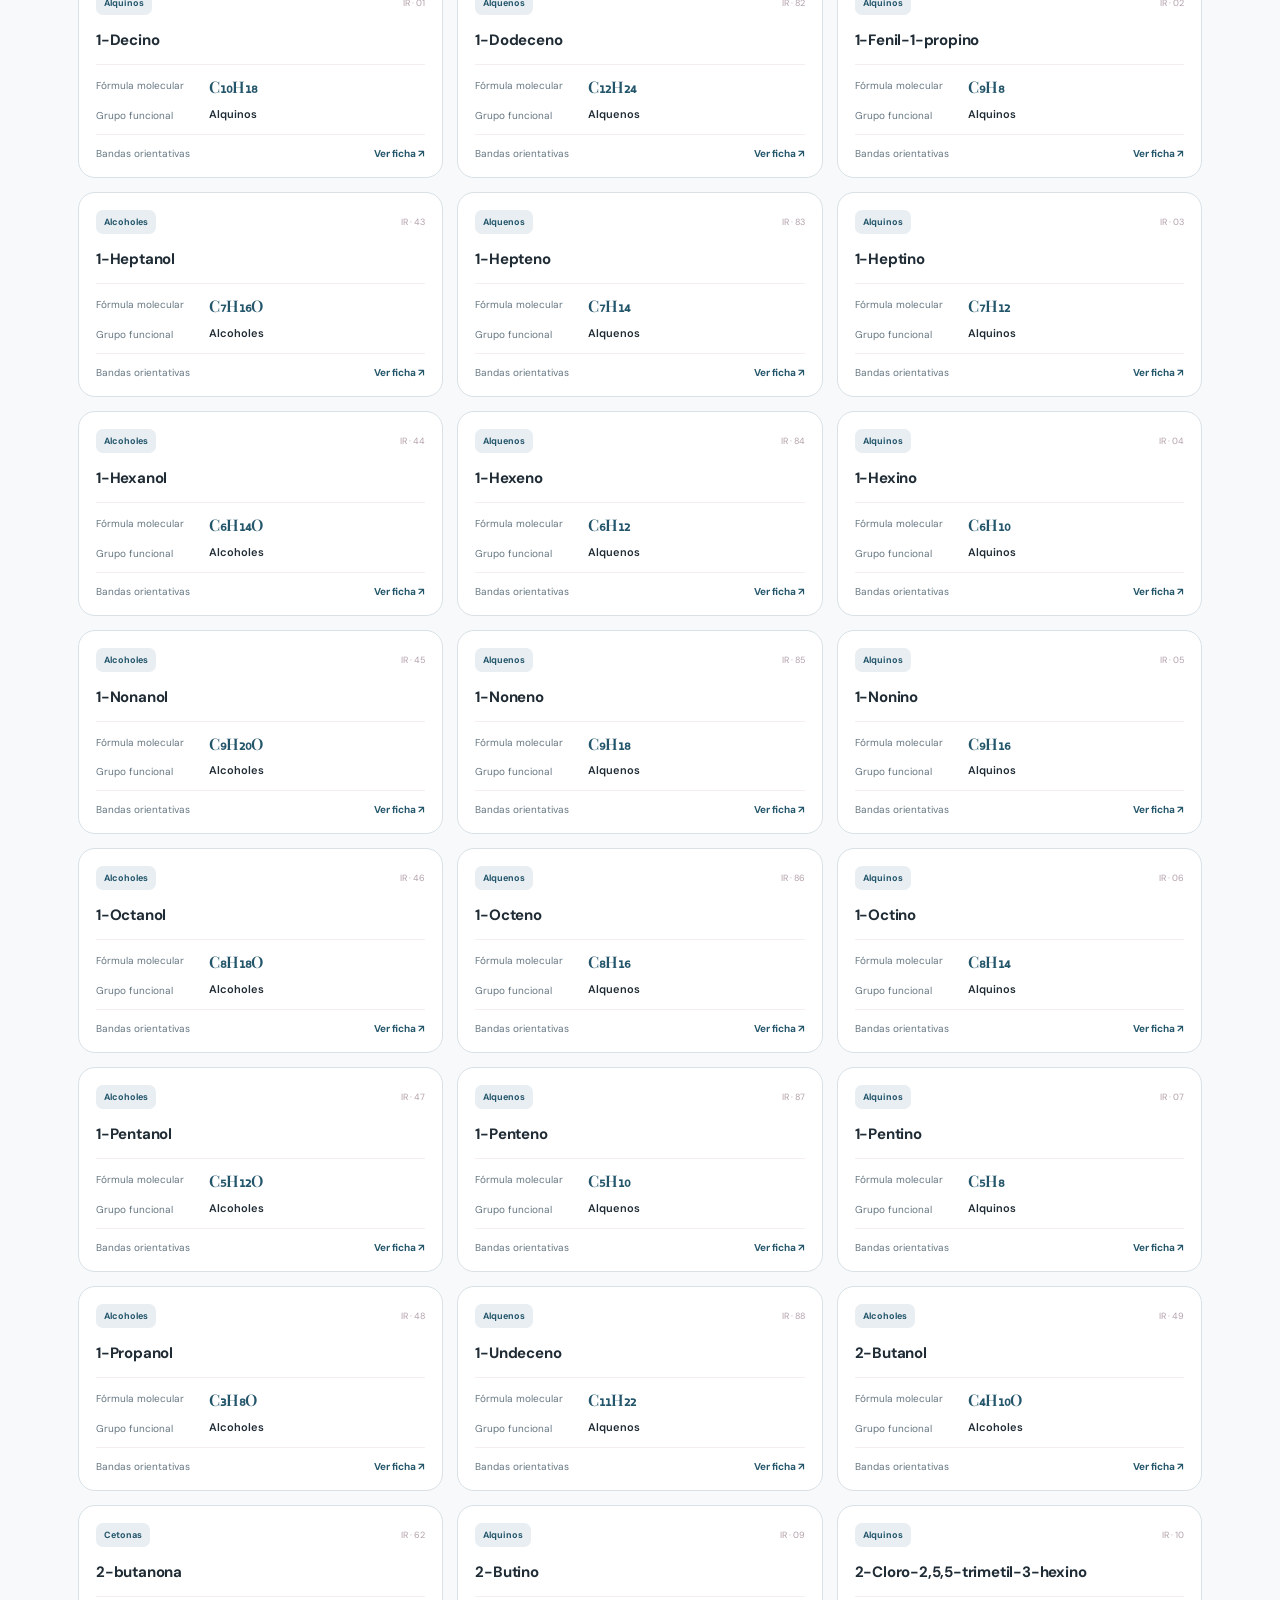
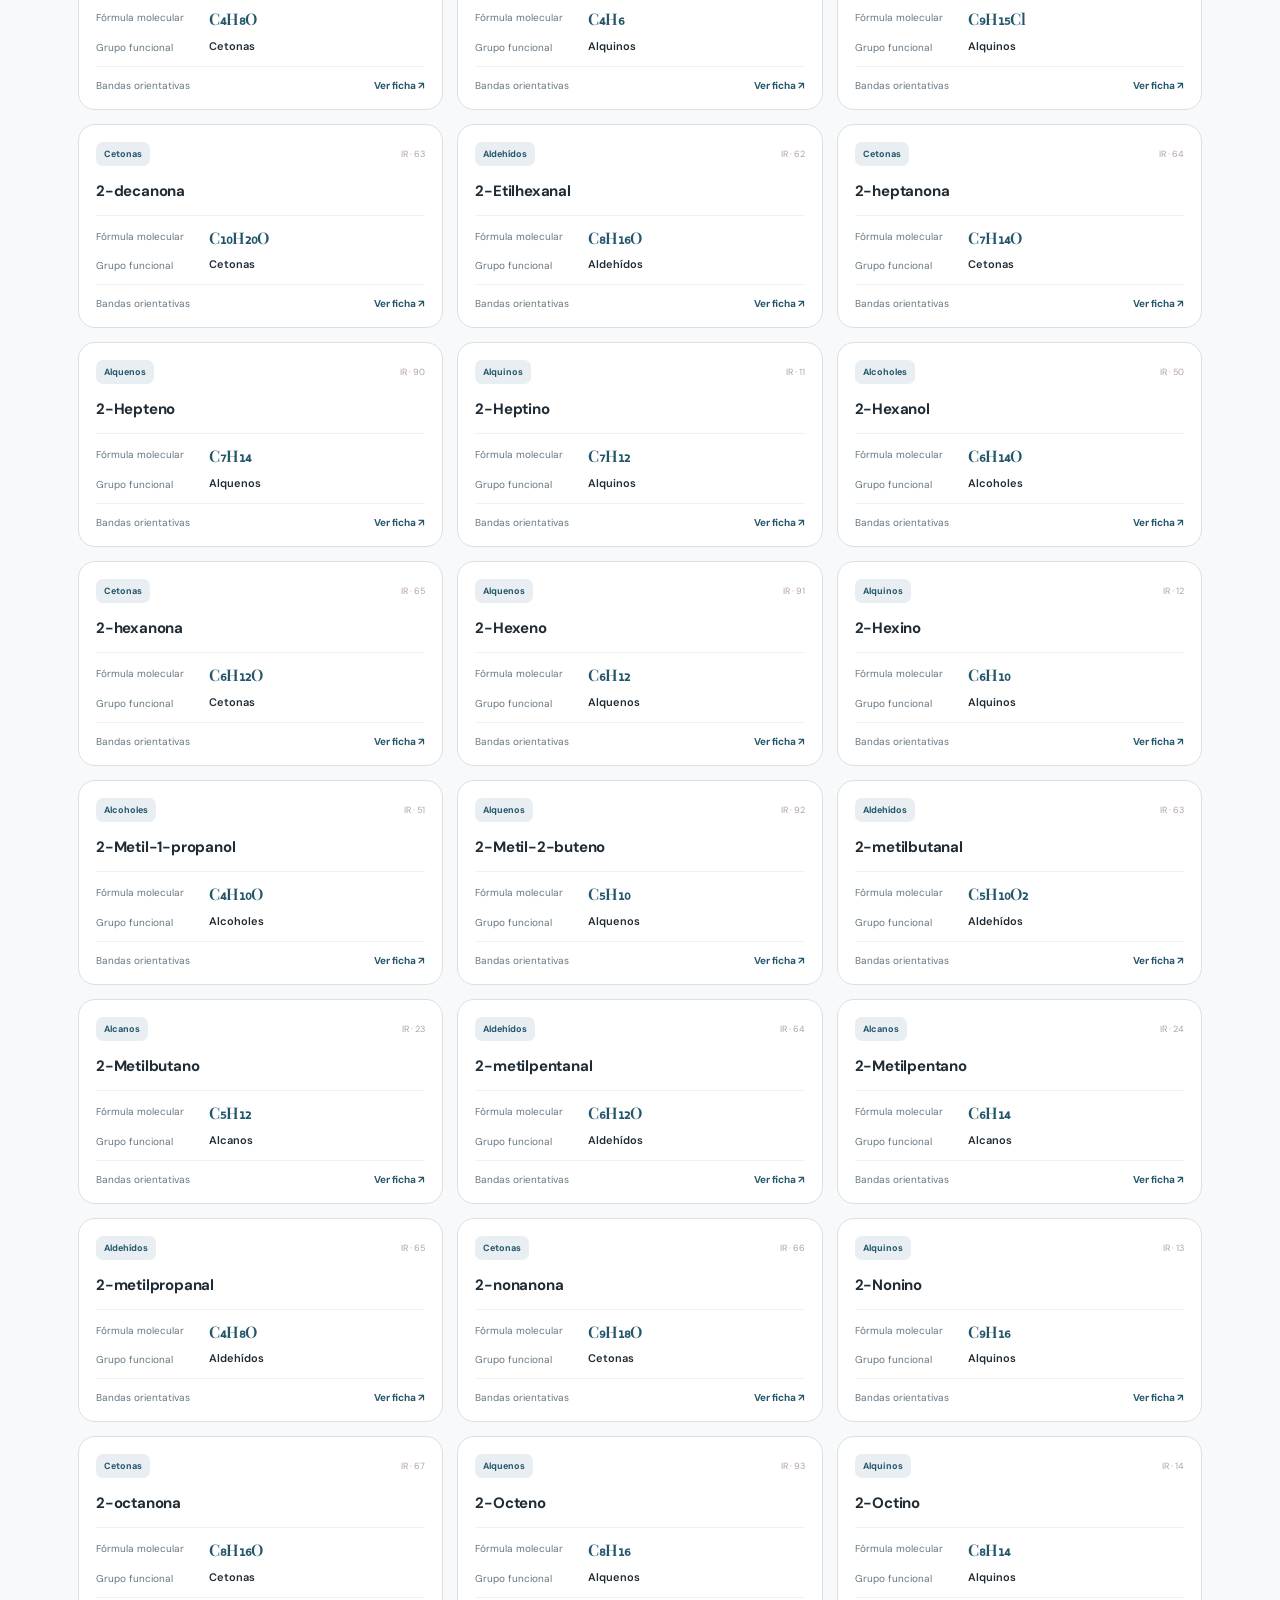
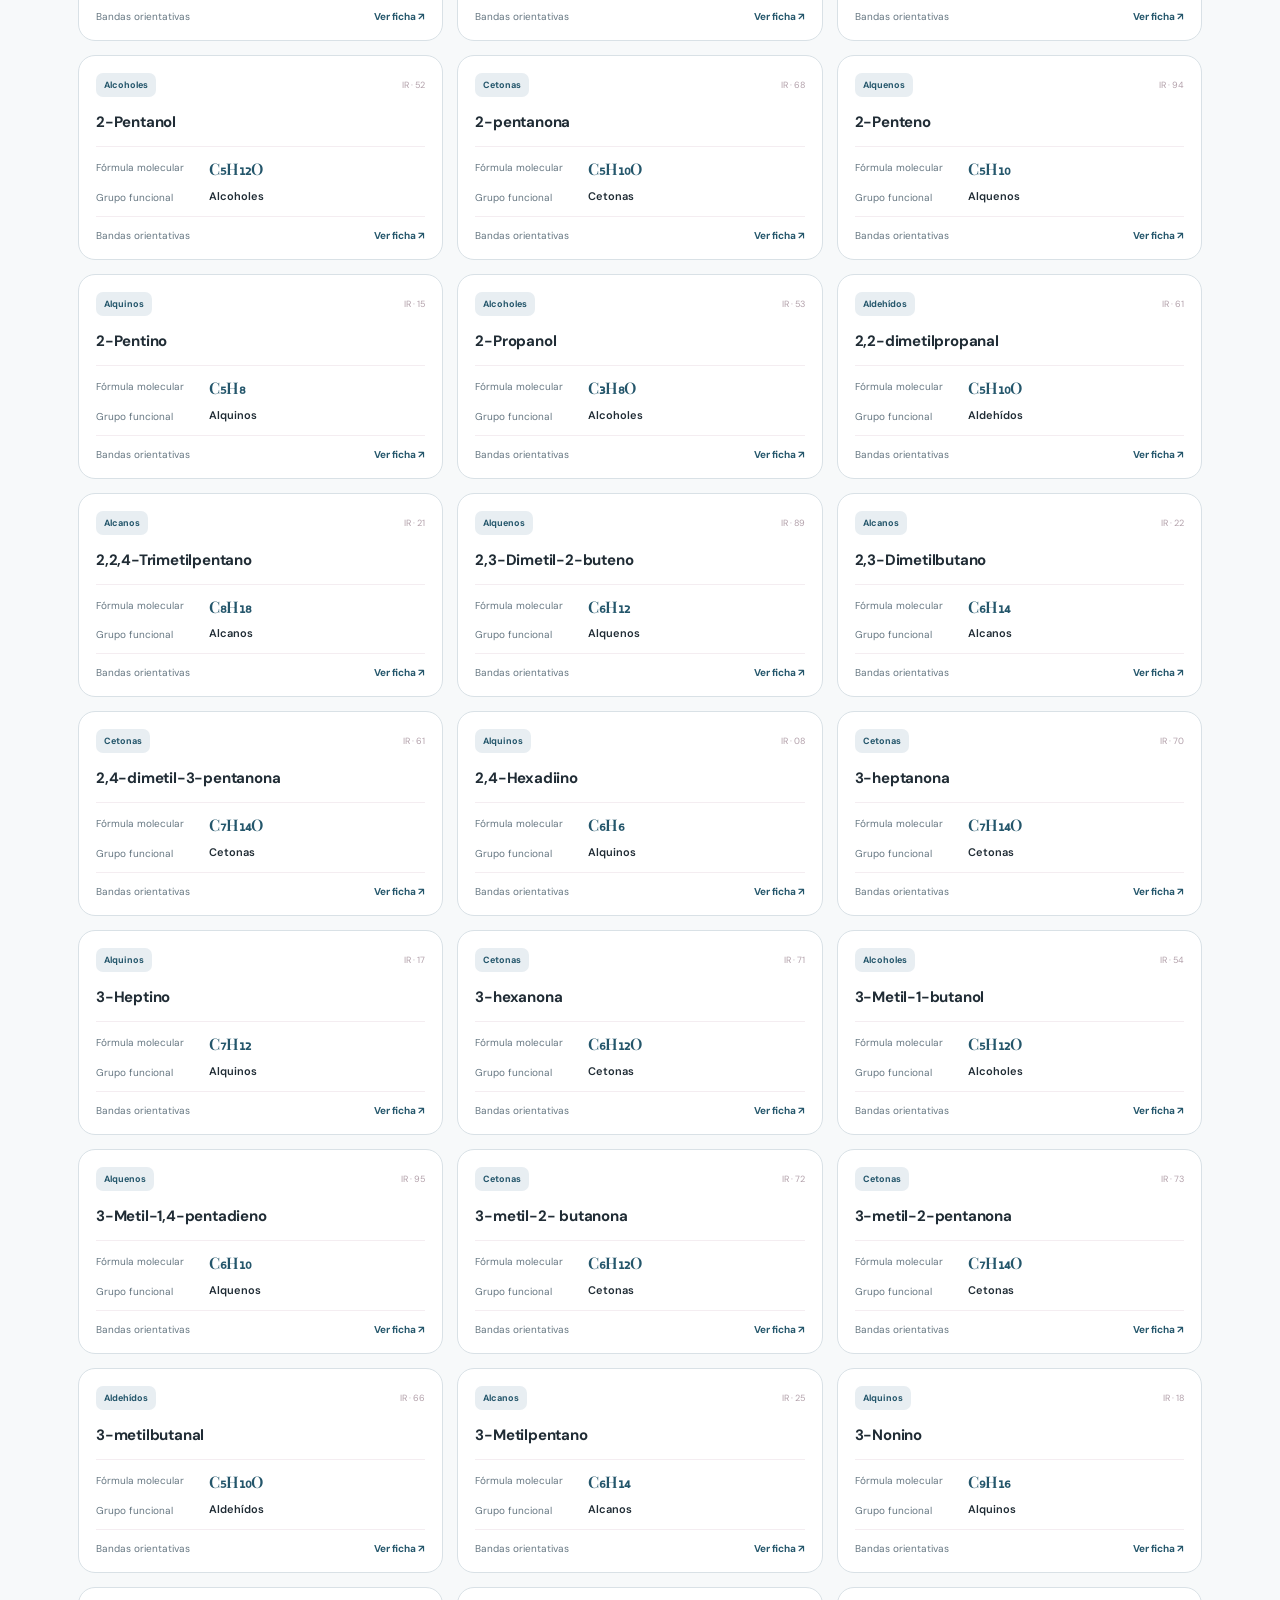
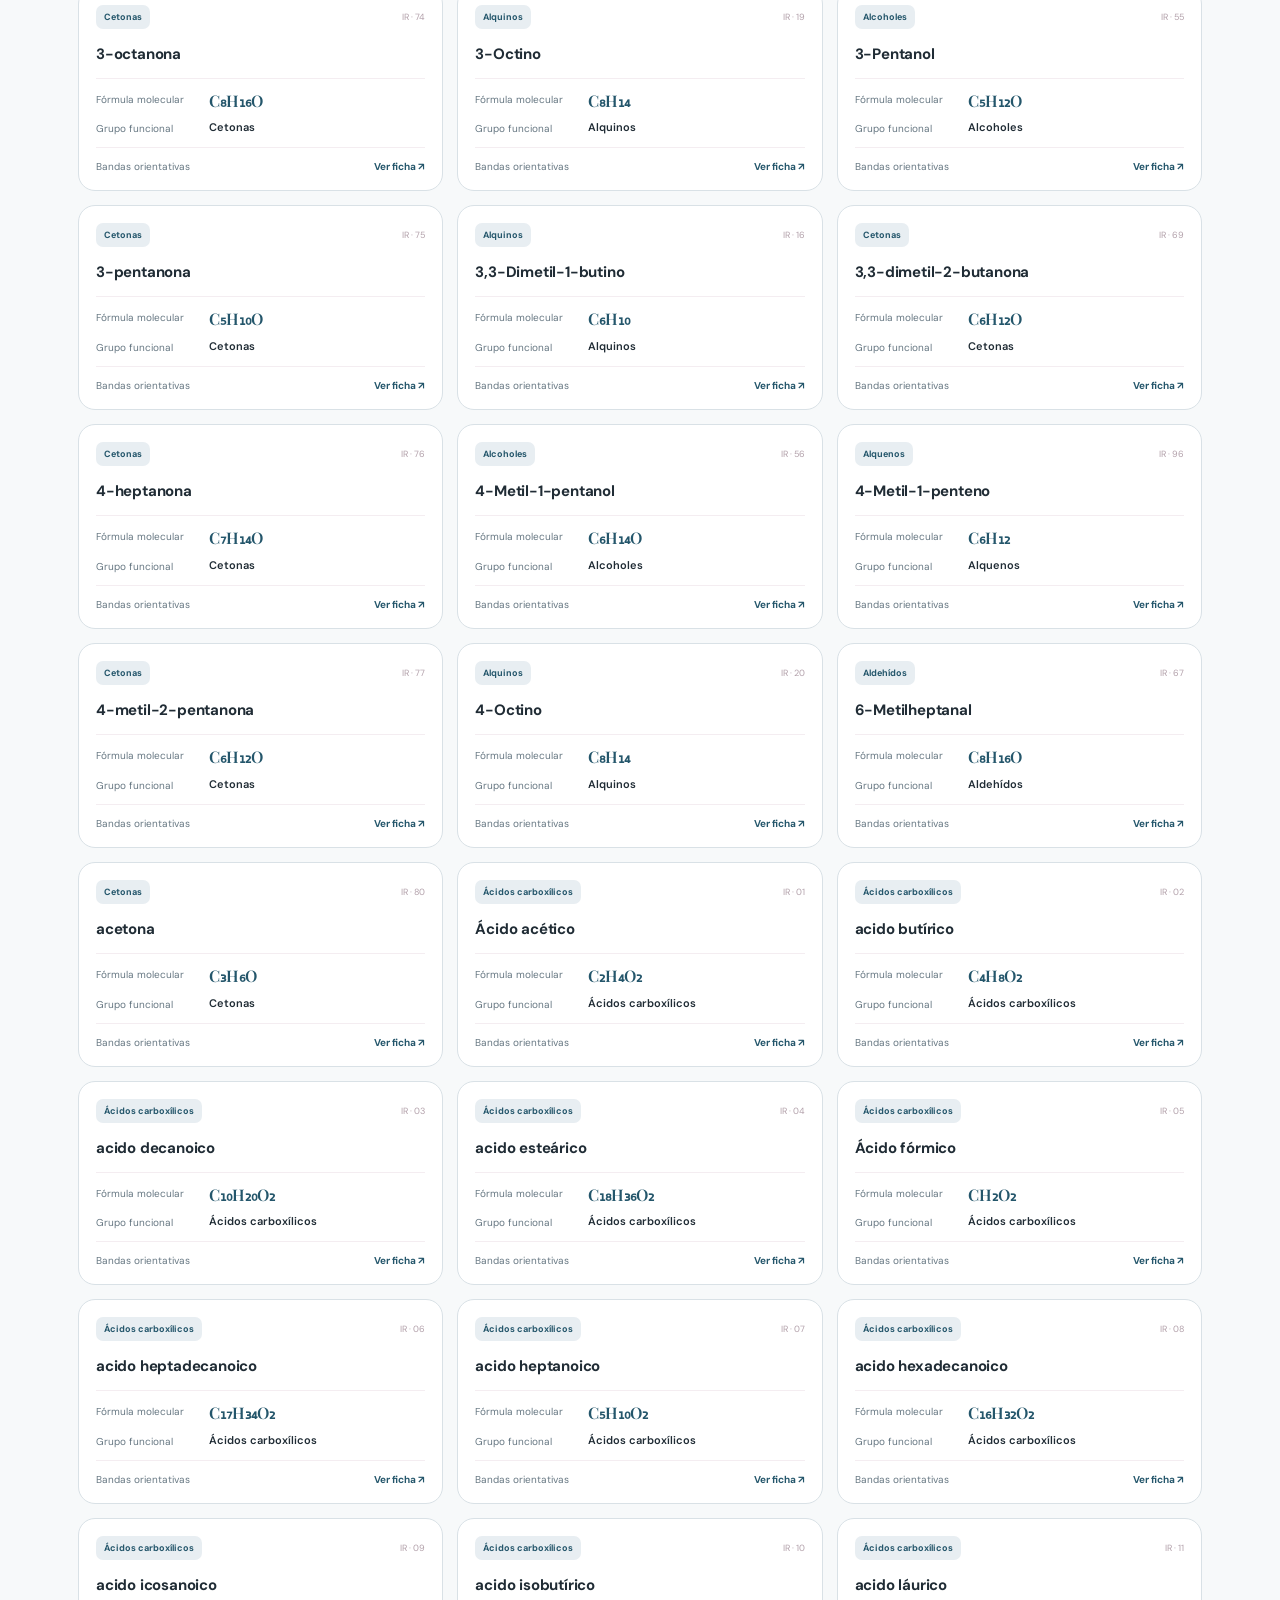
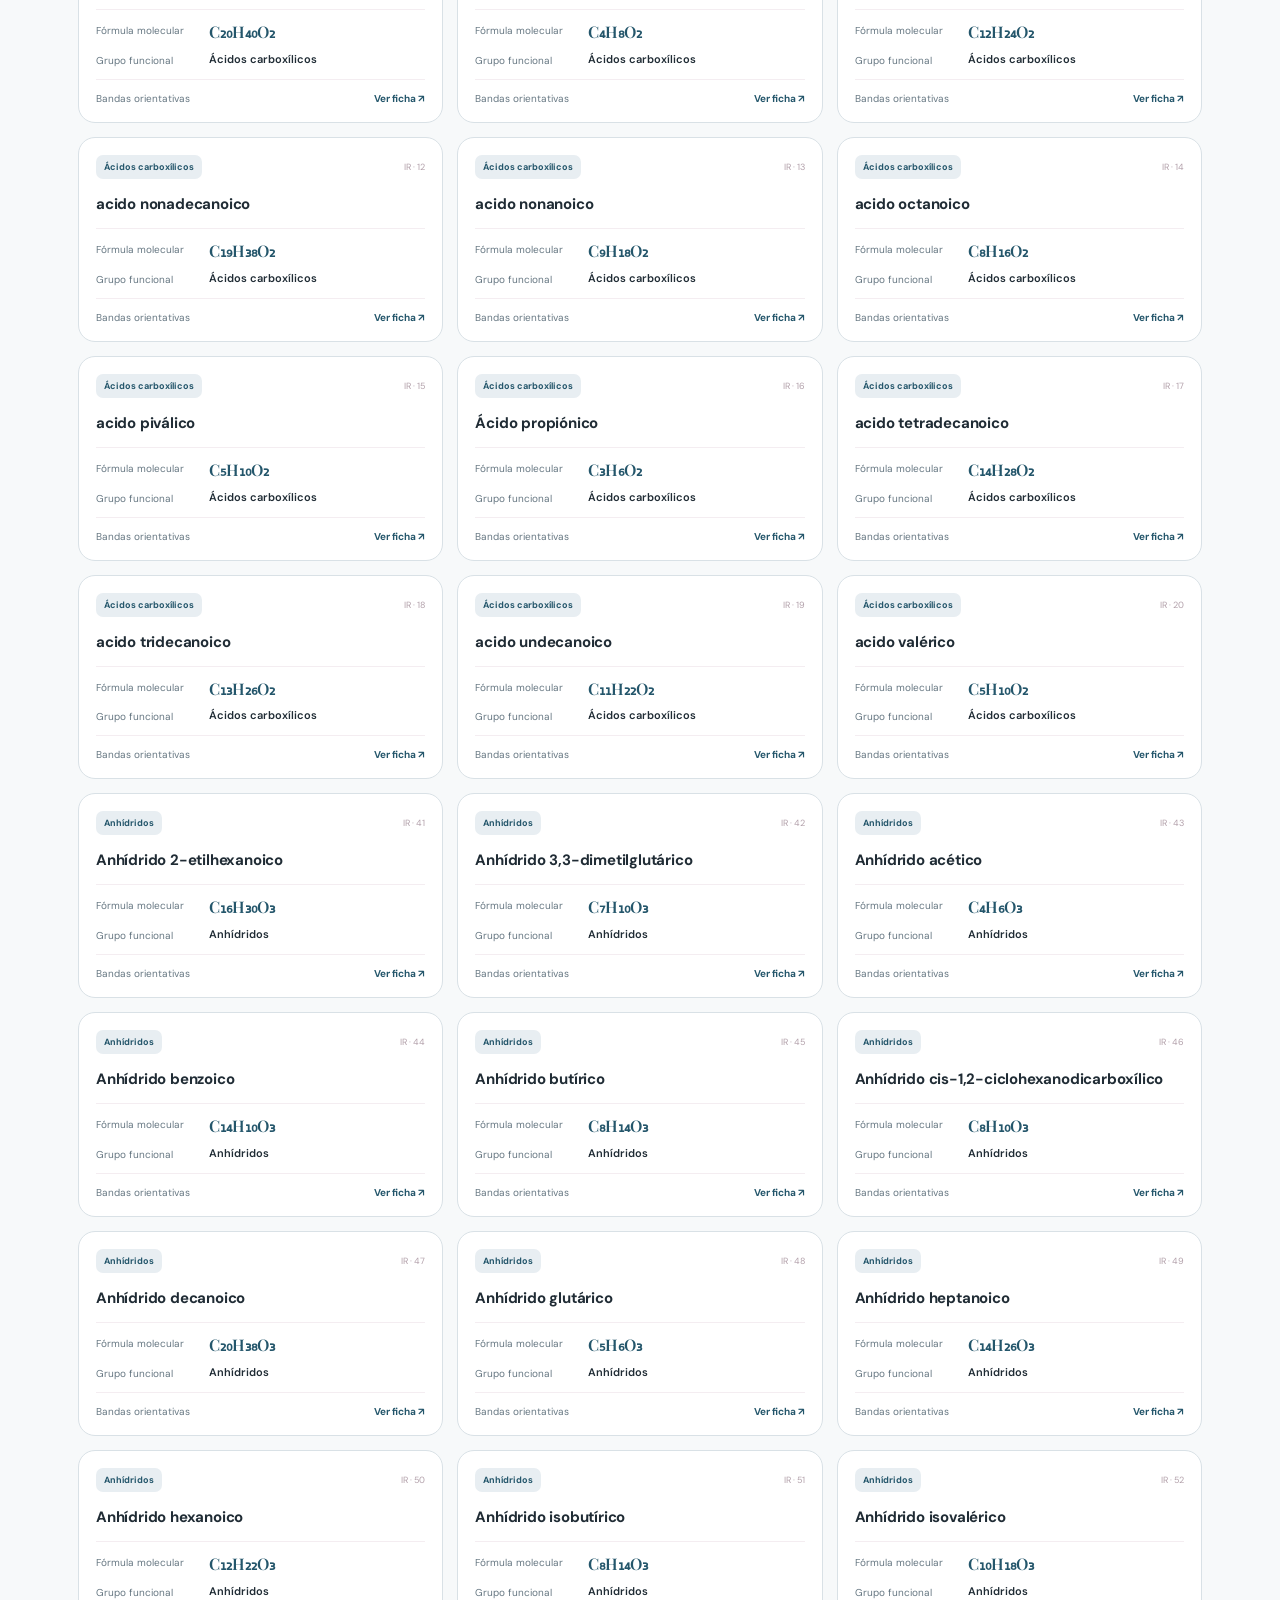
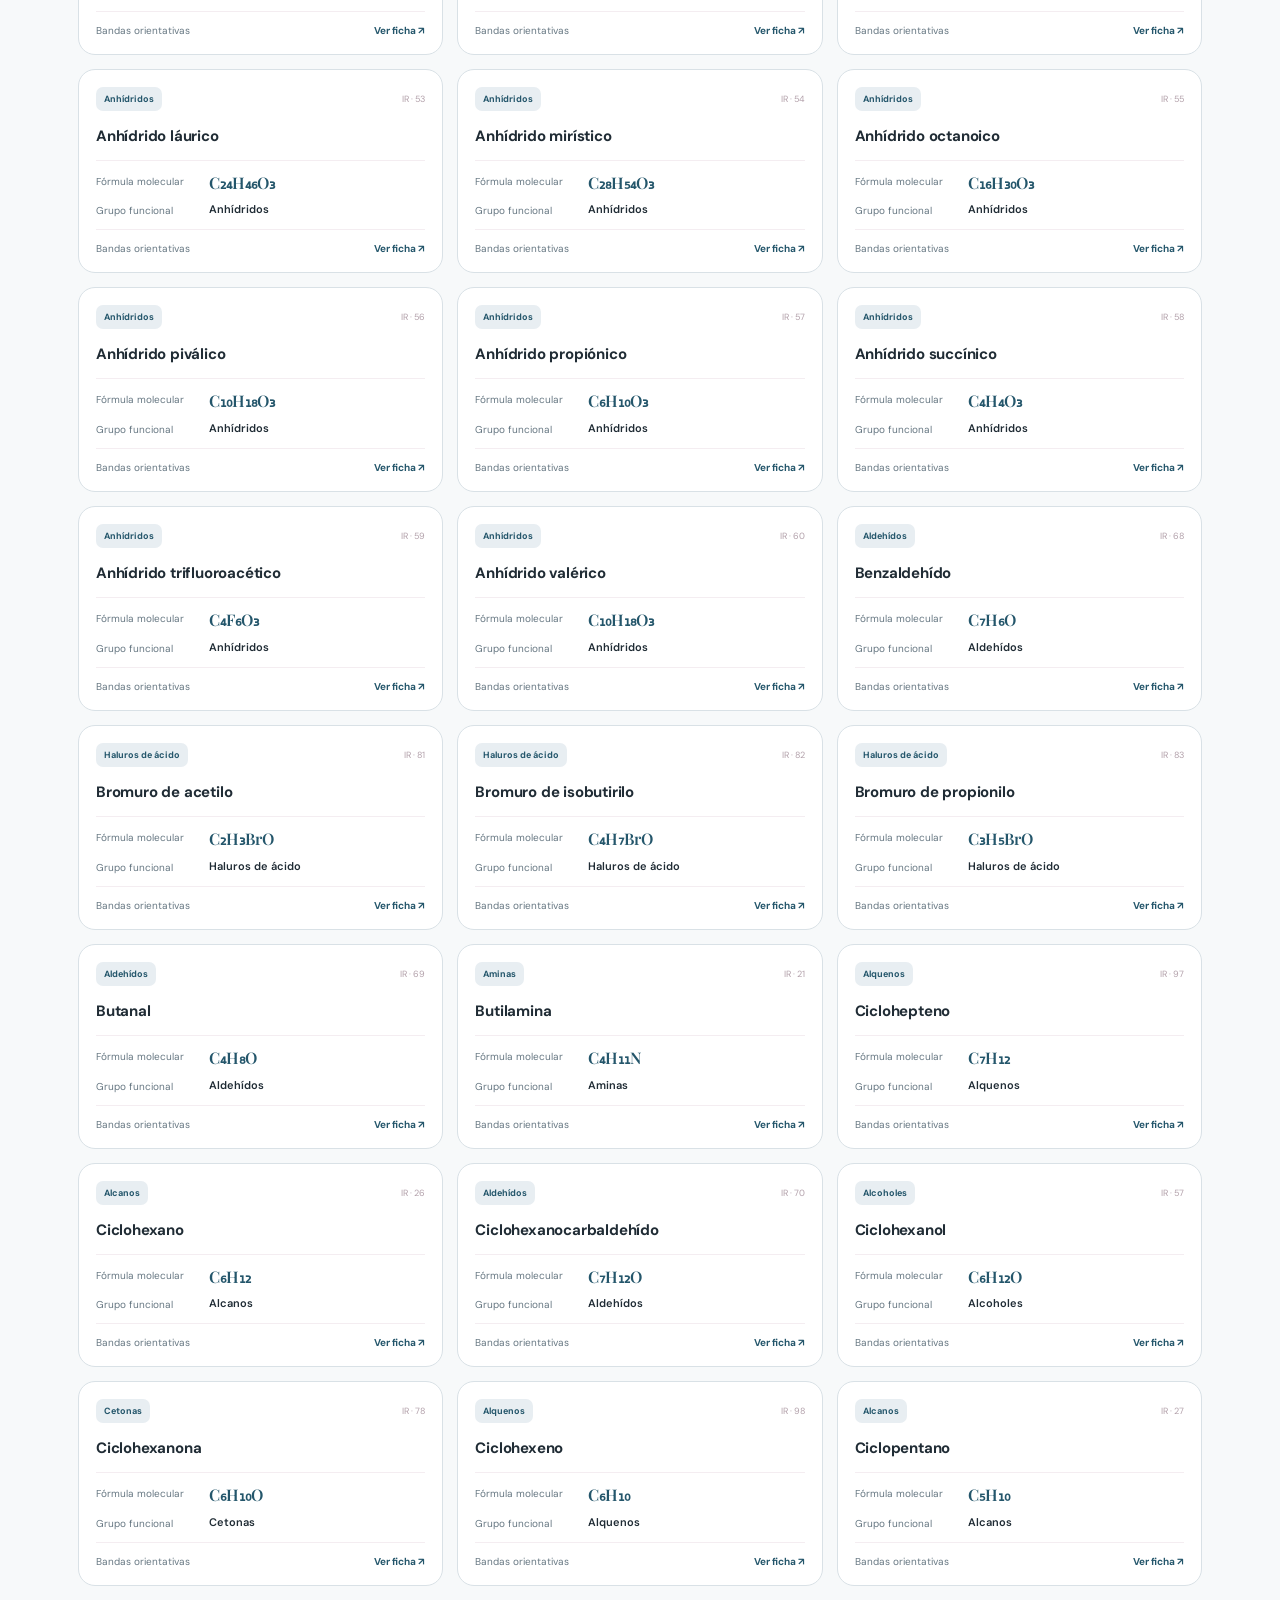
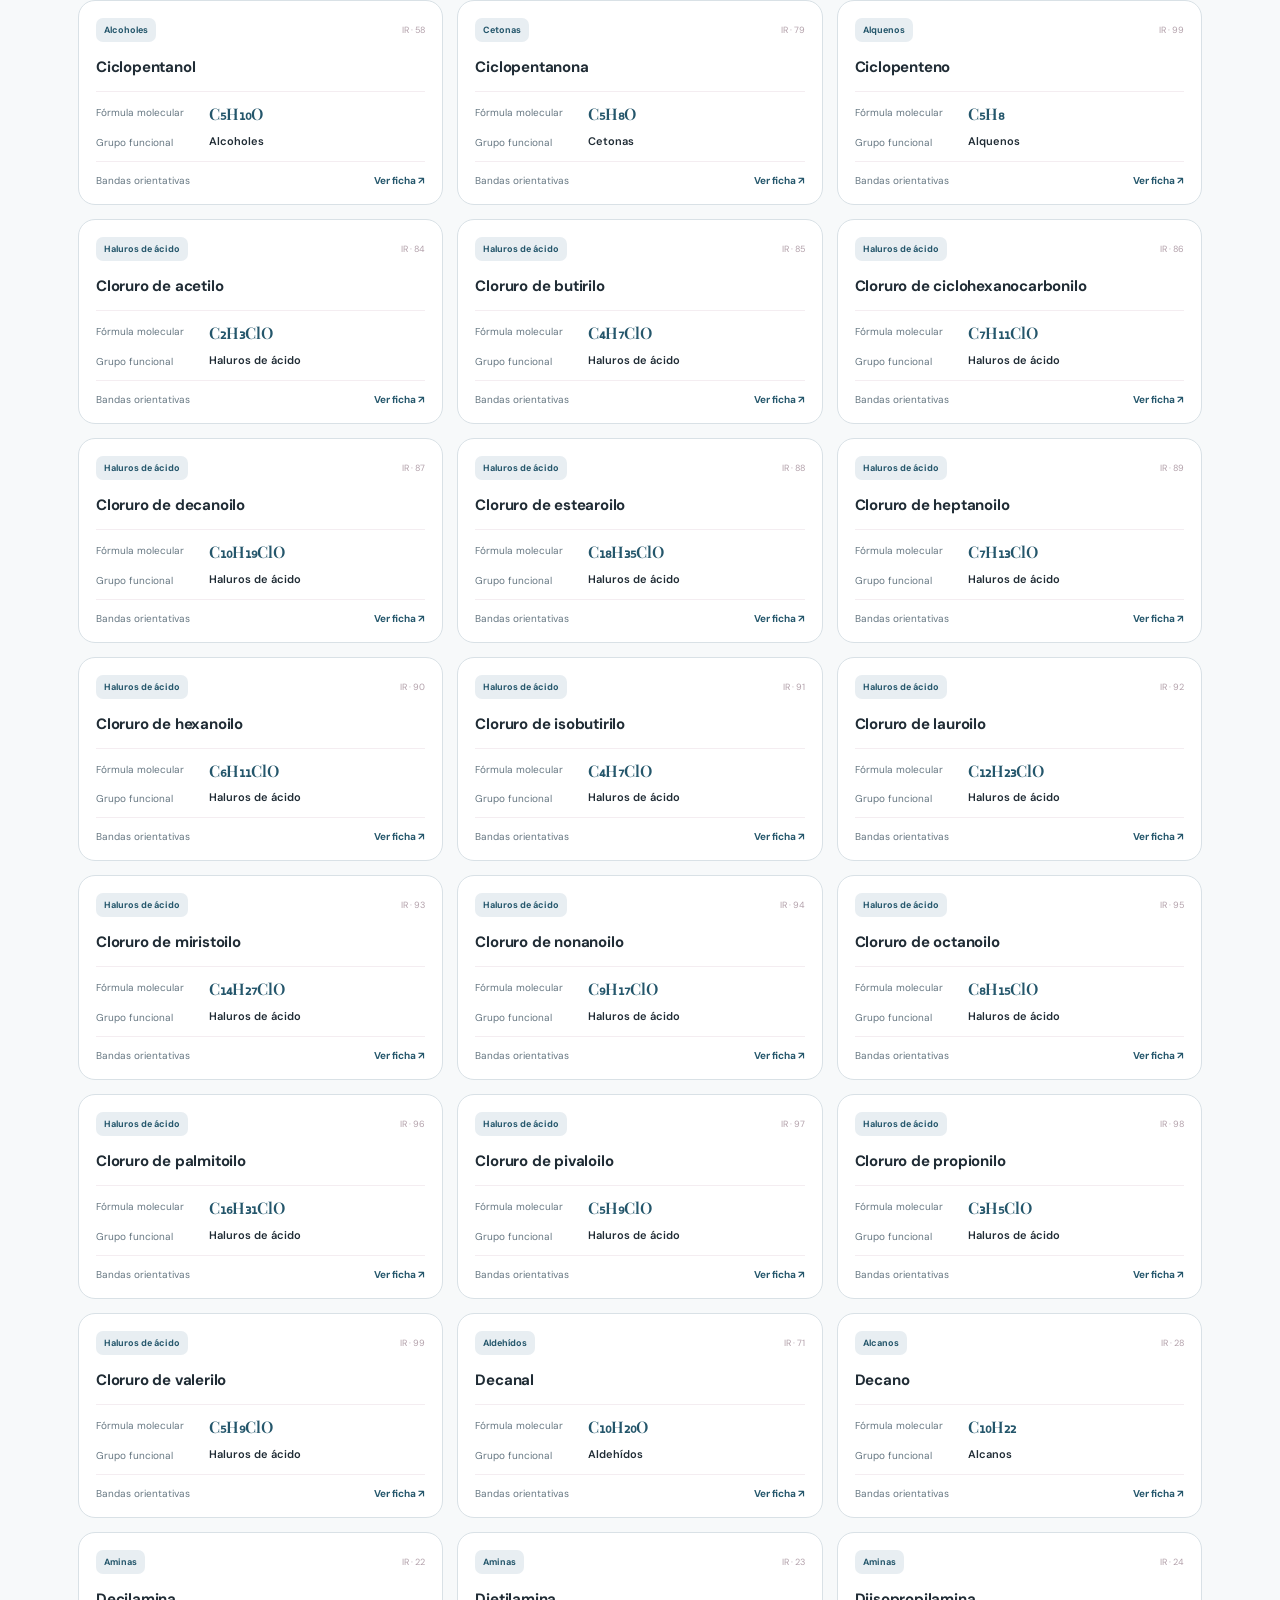
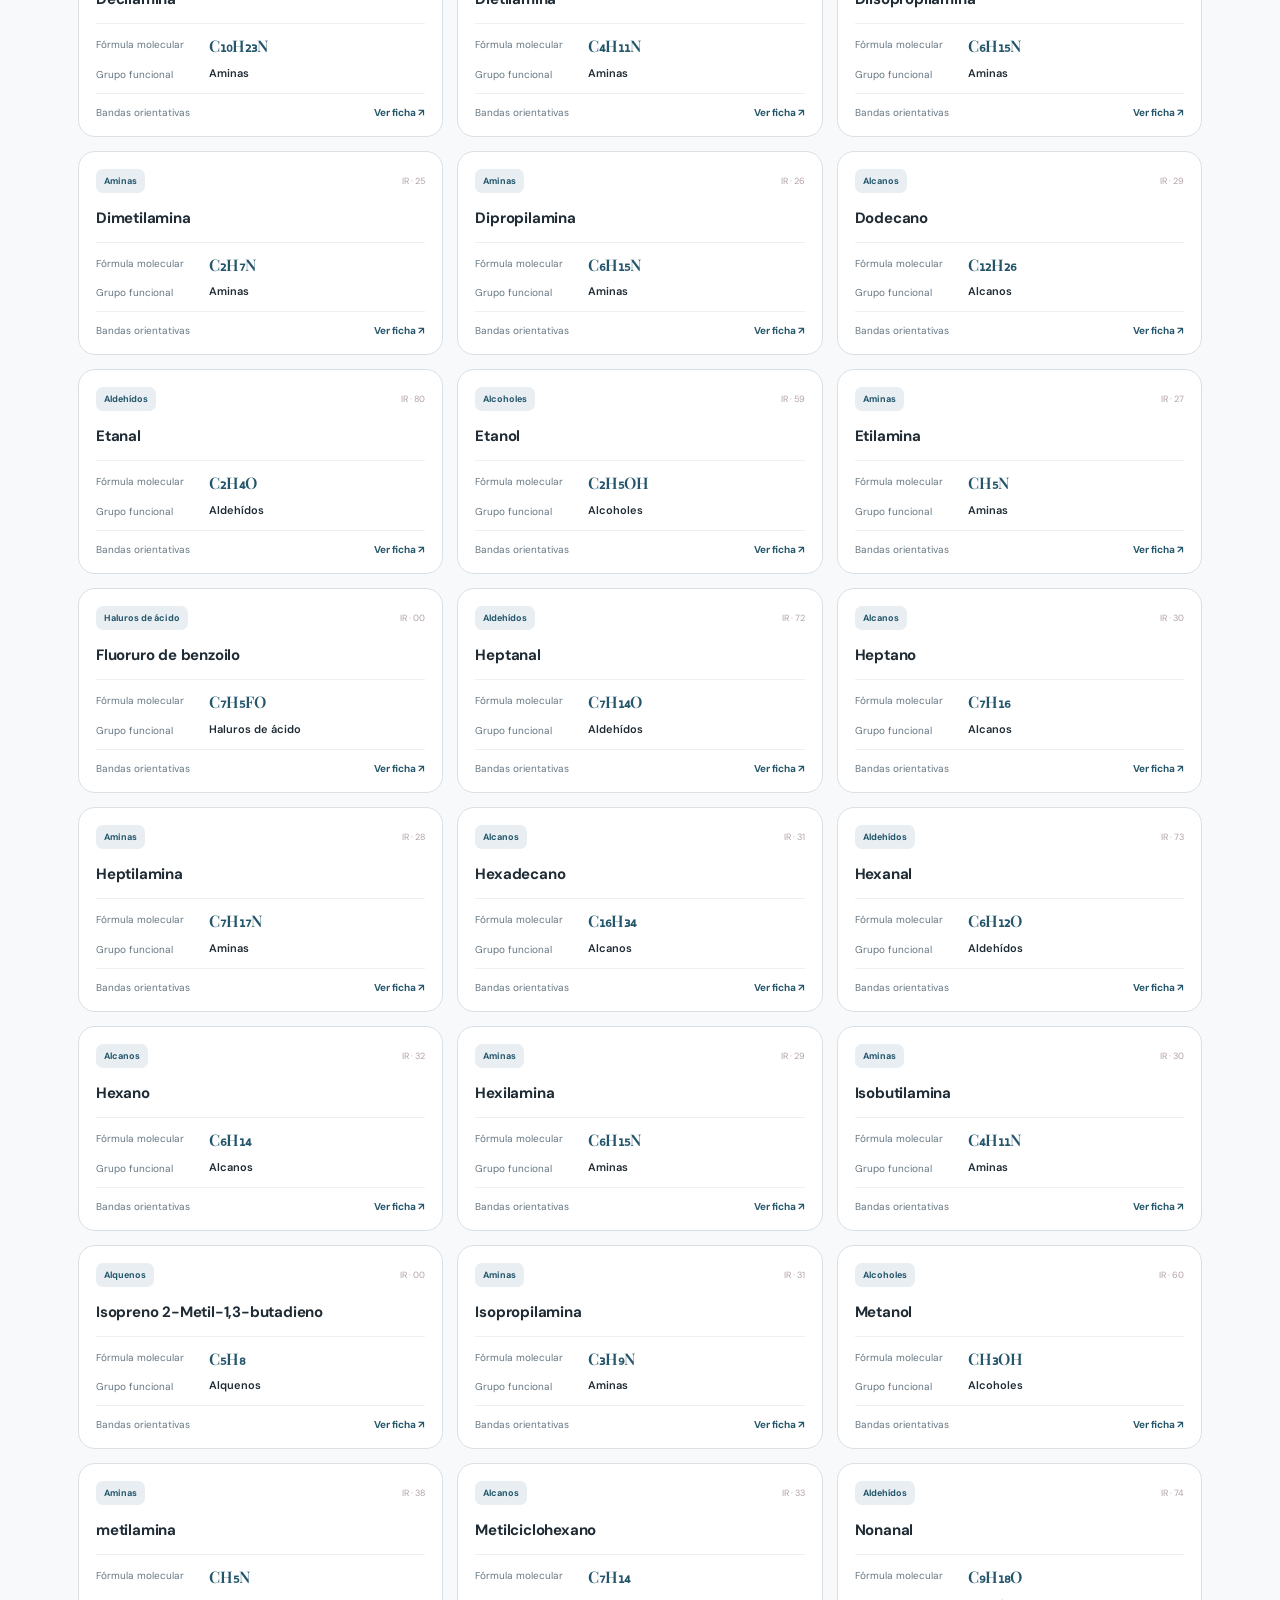
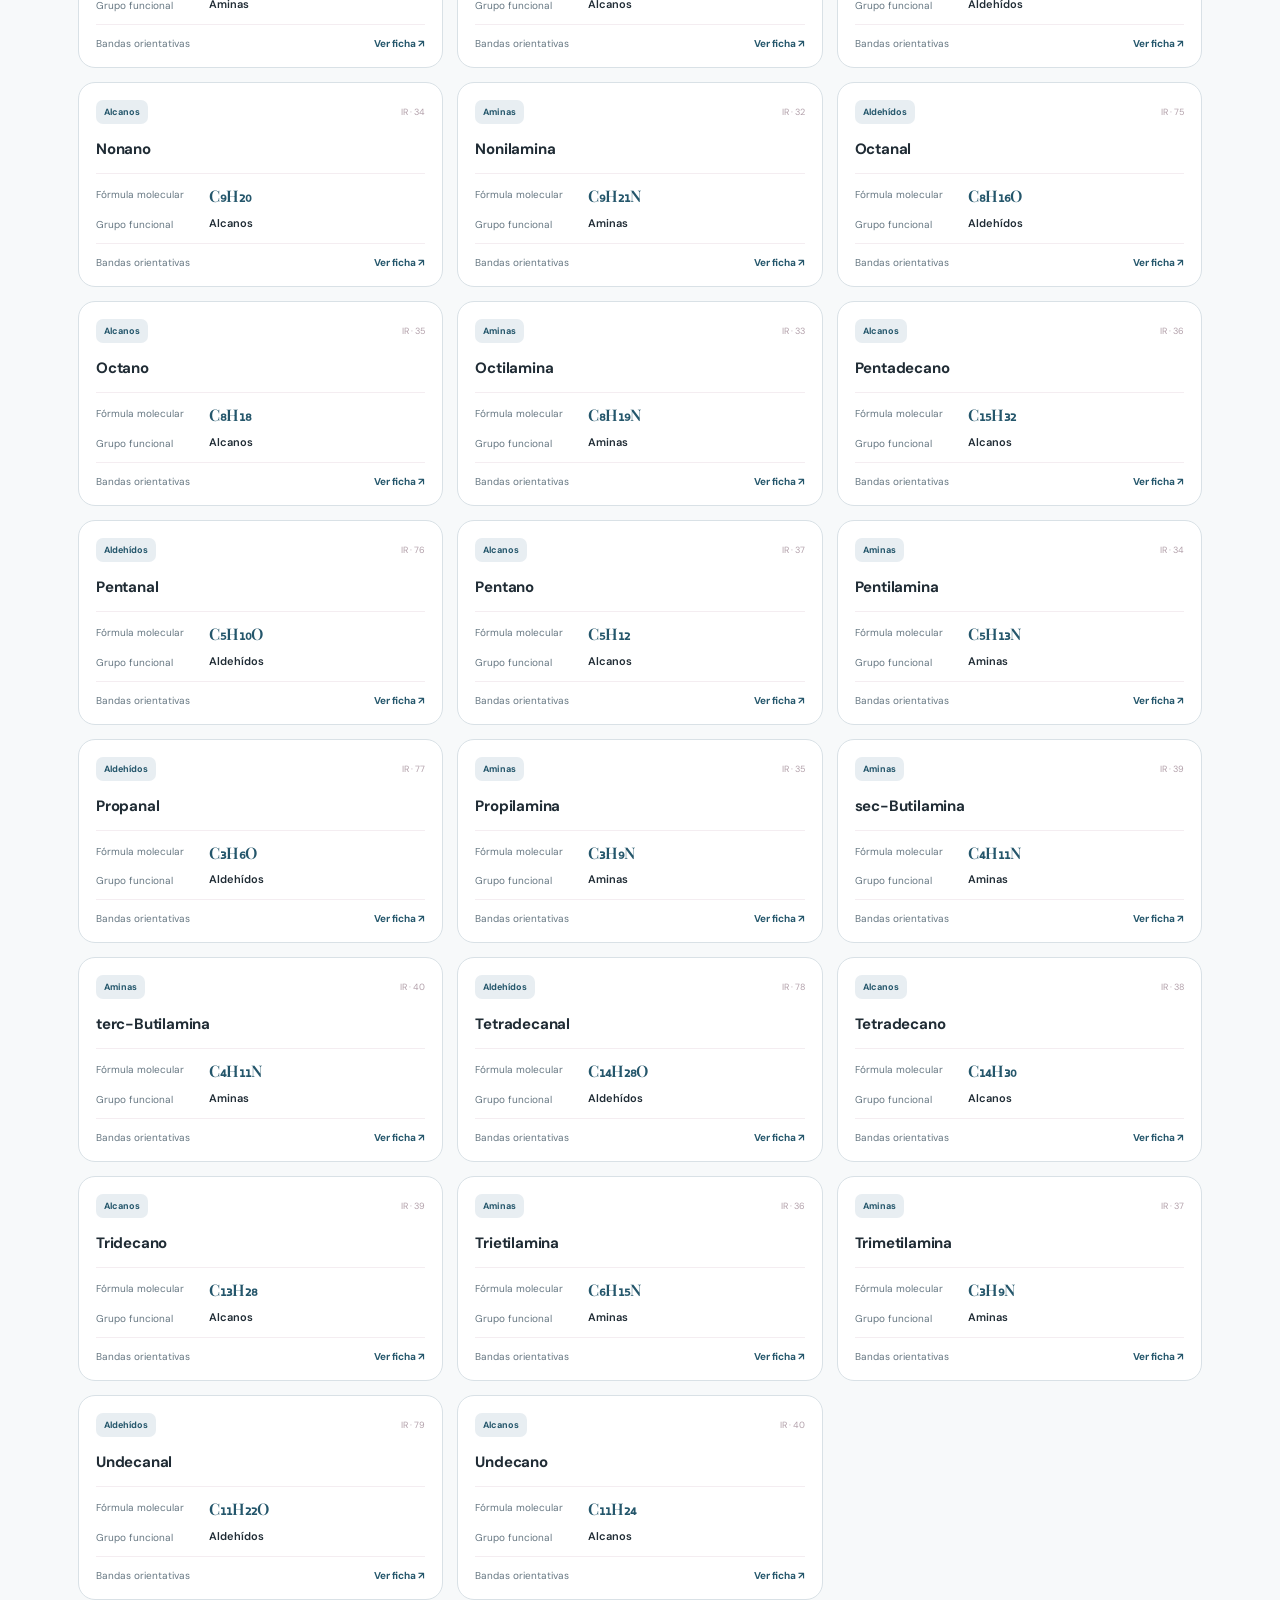
==== commit a33028fe: "actualizar atlas ir con los 200 espectros" ====
--- a/index.html
+++ b/index.html
@@ -2,26 +2,26 @@
 <html lang="es">
 <head>
 <meta charset="utf-8"><meta name="viewport" content="width=device-width, initial-scale=1">
-<meta name="theme-color" content="#17324d">
-<meta name="description" content="Espectroteca IR: catálogo académico de compuestos y espectros infrarrojos.">
+<meta name="theme-color" content="#24566b">
+<meta name="description" content="Atlas de espectroscopía infrarroja: catálogo académico de compuestos orgánicos y espectros IR.">
 <link rel="manifest" href="./manifest.json">
 <link rel="apple-touch-icon" href="./icons/icon-192.png">
 <meta name="apple-mobile-web-app-capable" content="yes">
-<meta name="apple-mobile-web-app-title" content="Espectroteca IR">
-<title>Espectroteca IR | Infrarrojo medio</title>
+<meta name="apple-mobile-web-app-title" content="Atlas IR">
+<title>Atlas IR | Espectroscopía infrarroja</title>
 <link rel="stylesheet" href="styles.css">
 </head>
 <body>
 <header class="topbar">
-  <a class="brand" href="#inicio"><span class="brand-mark">IR</span><span>Espectroteca <b>IR</b><small>INFRARROJO MEDIO · 4000–400 cm⁻¹</small></span></a>
-  <nav><a href="#inicio">Inicio</a><a href="#catalogo">Catálogo</a><a href="#guia">Guía IR</a><span id="connectionStatus" class="connection-status" role="status">Comprobando conexión…</span></nav>
+  <a class="brand" href="#inicio"><span class="brand-mark">IR</span><span>Atlas <b>IR</b><small>ESPECTROSCOPÍA INFRARROJA</small></span></a>
+  <nav><a href="#inicio">Inicio</a><a href="#catalogo">Catálogo</a><a href="#busqueda-imagen">Buscar por imagen</a><a href="#guia">Guía IR</a><button id="themeToggle" class="theme-toggle" type="button" aria-label="Activar modo oscuro" aria-pressed="false"><span class="theme-icon" aria-hidden="true">☾</span><span class="theme-label">Modo oscuro</span></button><span id="connectionStatus" class="connection-status" role="status">Comprobando conexión…</span></nav>
 </header>
 <main>
 <section class="hero" id="inicio">
   <div class="hero-copy"><span class="eyebrow">QUÍMICA · ANÁLISIS INSTRUMENTAL</span>
-  <h1>Explora la huella<br><em>molecular.</em></h1>
-  <p>Una biblioteca de consulta de compuestos orgánicos y sus bandas características en espectroscopia infrarroja de medio.</p>
-  <div class="hero-actions"><a class="btn primary" href="#catalogo">Explorar catálogo <span>↗</span></a><span class="hero-note">200 fichas · 10 grupos funcionales</span></div></div>
+  <h1>Atlas de espectroscopía<br><em>infrarroja.</em></h1>
+  <p>Una biblioteca académica de compuestos orgánicos y espectros infrarrojos para explorar bandas características, comparar señales y consultar fuentes de referencia.</p>
+  <div class="hero-actions"><a class="btn primary" href="#catalogo">Explorar catálogo <span>↗</span></a><span class="hero-note">200 compuestos · 10 grupos funcionales</span></div></div>
   <div class="spectrum-card source-card"><div class="spec-head"><span>DATOS ESPECTROSCÓPICOS</span><span class="live-dot">FUENTES DE REFERENCIA</span></div><div class="source-card-icon">IR</div><h3>Espectros experimentales verificables</h3><p>Consulta registros originales en bases de datos científicas. La ficha indicará claramente cuando un espectro experimental aún no se haya incorporado.</p><div class="source-links"><a href="https://sdbs.db.aist.go.jp/" target="_blank" rel="noopener noreferrer">SDBS · AIST ↗</a><a href="https://webbook.nist.gov/chemistry/" target="_blank" rel="noopener noreferrer">NIST WebBook ↗</a></div></div>
 </section>
 <section class="stats"><div><b id="totalCount">200</b><span>compuestos en catálogo</span></div><div><b>10</b><span>grupos funcionales</span></div><div><b>400–4000</b><span>cm⁻¹ · región IR medio</span></div></section>
@@ -29,12 +29,18 @@
   <div class="section-heading"><div><span class="eyebrow">BIBLIOTECA QUÍMICA</span><h2>Catálogo de espectros</h2><p>Busca un compuesto o selecciona un grupo funcional para filtrar los resultados.</p></div><span class="count-pill" id="resultCount">200 resultados</span></div>
   <div class="filters"><label class="searchbox"><span>⌕</span><input id="searchInput" type="search" placeholder="Buscar nombre, fórmula o grupo…" autocomplete="off"></label><label class="select-wrap"><span>Grupo funcional</span><select id="groupFilter"><option value="">Todos los grupos</option></select></label><label class="select-wrap"><span>Ordenar por</span><select id="sortFilter"><option value="name">Nombre A–Z</option><option value="group">Grupo funcional</option></select></label></div>
   <div id="groupChips" class="chips"></div>
+  <section id="busqueda-imagen" class="image-search-panel" aria-labelledby="imageSearchTitle">
+    <div class="image-search-copy"><span class="eyebrow">BÚSQUEDA VISUAL</span><h3 id="imageSearchTitle">¿Este espectro está en la biblioteca?</h3><p>Sube una imagen del espectro IR para compararla visualmente con las imágenes del catálogo y encontrar posibles coincidencias.</p></div>
+    <div class="image-search-controls"><label class="file-picker" for="spectrumUpload">Seleccionar imagen del espectro</label><input id="spectrumUpload" type="file" accept="image/*"><span id="imageSearchStatus" class="image-search-status" role="status">Formatos habituales: PNG o JPEG.</span></div>
+    <div id="imageSearchResults" class="image-search-results hidden" aria-live="polite"></div>
+    <p class="image-search-disclaimer">La puntuación indica similitud visual aproximada, no la probabilidad de identidad química. El recorte, la resolución, el fondo y la orientación pueden afectar los resultados; confirma siempre la identidad con datos químicos y fuentes fiables.</p>
+  </section>
   <div id="compoundGrid" class="compound-grid"><div class="loading">Cargando catálogo…</div></div>
   <div id="emptyState" class="empty hidden"><b>No encontramos resultados</b><p>Prueba con otro nombre o cambia el grupo funcional.</p><button id="clearFilters" class="btn secondary">Limpiar filtros</button></div>
 </section>
 <section id="guia" class="guide"><div><span class="eyebrow">LECTURA RÁPIDA</span><h2>¿Cómo interpretar un IR?</h2><p>Las bandas ayudan a identificar enlaces y grupos funcionales. La posición exacta depende de la estructura, el estado físico, el solvente y las condiciones de medición.</p></div><div class="guide-grid"><article><b>4000–2500 cm⁻¹</b><p>Estiramientos X–H: O–H, N–H y C–H.</p></article><article><b>2500–2000 cm⁻¹</b><p>Región frecuente para enlaces triples C≡C y C≡N.</p></article><article><b>2000–1500 cm⁻¹</b><p>Enlaces dobles; destaca la señal del carbonilo C=O.</p></article><article><b>1500–400 cm⁻¹</b><p>Región de huella digital, útil para comparar compuestos.</p></article></div></section>
 </main>
-<footer><div class="brand"><span class="brand-mark">IR</span><span>Espectroteca <b>IR</b><small>HERRAMIENTA ACADÉMICA</small></span></div><p>Las bandas orientativas no sustituyen un espectro experimental. Se priorizan fuentes verificables como SDBS/AIST y NIST; la disponibilidad y las condiciones experimentales deben comprobarse para cada compuesto.</p></footer>
+<footer><div class="brand"><span class="brand-mark">IR</span><span>Atlas <b>IR</b><small>HERRAMIENTA ACADÉMICA</small></span></div><p>Las bandas orientativas no sustituyen un espectro experimental. Se priorizan fuentes verificables como SDBS/AIST y NIST; la disponibilidad y las condiciones experimentales deben comprobarse para cada compuesto.</p></footer>
 <div id="modal" class="modal hidden" role="dialog" aria-modal="true" aria-labelledby="modalTitle"><div class="modal-backdrop" id="modalBackdrop"></div><div class="modal-panel"><button class="close-modal" id="closeModal" aria-label="Cerrar">×</button><div id="modalContent"></div></div></div>
 <script src="app.js"></script>
 <script>
--- a/styles.css
+++ b/styles.css
@@ -13,3 +13,81 @@
 .connection-status.offline{color:#92400e;background:#fffbeb;border-color:#fcd34d}
 .connection-status.offline::before{background:#d97706}
 @media(max-width:760px){.connection-status{font-size:.65rem;padding:.25rem .4rem}}
+
+/* Espectros IR incorporados */
+.spectrum-figure{margin:20px 0 24px;padding:14px;border:1px solid var(--line);border-radius:14px;background:#fff}
+.spectrum-image{display:block;width:100%;max-height:520px;object-fit:contain;background:#fff;border-radius:8px}
+.spectrum-figure figcaption{margin-top:10px;color:var(--muted);font-size:12px;line-height:1.6}
+
+/* Tarjetas: fórmula, procedencia y grupo funcional */
+.card-details{display:grid;grid-template-columns:1fr;gap:9px;margin-top:14px;padding-top:12px;border-top:1px solid #f4edf1}
+.card-details>div{display:grid;grid-template-columns:105px minmax(0,1fr);align-items:start;gap:8px}
+.card-details>div>span{font-size:10px;color:var(--muted);padding-top:2px}
+.card-details b,.source-label{font-size:11px;font-weight:600;overflow-wrap:anywhere}
+.card-details .formula{font-size:16px;line-height:1.3}
+.source-label{color:var(--wine);text-decoration:underline;text-underline-offset:2px}
+.card-foot{margin-top:12px}
+
+
+/* Búsqueda visual del espectro */
+.image-search-panel{margin:26px 0 30px;padding:24px;border:1px solid var(--line);border-radius:18px;background:var(--pale);display:grid;grid-template-columns:minmax(0,1fr) minmax(220px,.7fr);gap:14px 24px;align-items:center}
+.image-search-copy h3{font-family:'Playfair Display',serif;font-size:25px;letter-spacing:-.4px;margin:8px 0}
+.image-search-copy p{font-size:12px;line-height:1.75;color:var(--muted);max-width:580px;margin:0}
+.image-search-controls{display:flex;flex-direction:column;align-items:flex-start;gap:9px}
+#spectrumUpload{position:absolute;width:1px;height:1px;opacity:0;overflow:hidden;clip:rect(0,0,0,0)}
+.file-picker{display:inline-flex;align-items:center;justify-content:center;border-radius:11px;background:var(--wine);color:#fff;padding:12px 15px;font-size:12px;font-weight:700;cursor:pointer}
+.file-picker:hover{background:var(--wine-dark)}
+#spectrumUpload:focus-visible+.image-search-status{outline:2px solid var(--accent);outline-offset:3px}
+.image-search-status{font-size:11px;color:var(--muted);line-height:1.5}
+.image-search-disclaimer{grid-column:1/-1;font-size:10px;line-height:1.65;color:var(--muted);margin:0;padding-top:12px;border-top:1px solid var(--line)}
+.image-search-results{grid-column:1/-1;border-top:1px solid var(--line);padding-top:16px}
+.image-search-results h4{margin:0 0 12px;font-size:14px}
+.image-match-grid{display:grid;grid-template-columns:repeat(5,minmax(0,1fr));gap:10px}
+.image-match{display:flex;flex-direction:column;align-items:flex-start;gap:6px;text-align:left;padding:9px;min-width:0;border:1px solid var(--line);border-radius:12px;background:var(--white);color:var(--ink);font:inherit;cursor:pointer}
+.image-match:hover{border-color:var(--accent);transform:translateY(-1px)}
+.image-match img{width:100%;height:80px;object-fit:contain;background:#fff;border-radius:6px}
+.image-match-name{font-size:11px;font-weight:700;line-height:1.35}
+.image-match-meta,.image-match-score{font-size:9px;color:var(--muted);line-height:1.4;overflow-wrap:anywhere}
+.image-match-score{color:var(--wine);font-weight:700}
+
+/* Selector de tema */
+.theme-toggle{display:inline-flex;align-items:center;gap:6px;border:1px solid var(--line);border-radius:999px;background:var(--white);color:var(--ink);padding:7px 10px;font:600 11px 'DM Sans',sans-serif;cursor:pointer;white-space:nowrap}
+.theme-toggle:hover{border-color:var(--accent)}
+.theme-icon{font-size:15px;line-height:1}
+
+/* Modo oscuro accesible y persistente */
+:root[data-theme="dark"]{color-scheme:dark;--wine:#8bc5d8;--wine-dark:#a9d8e5;--pink:#1d2a32;--pale:#17232b;--ink:#e8eff2;--muted:#a8b8c1;--line:#344751;--white:#17232b;--shadow:0 18px 50px #0005;--accent:#8bc5d8}
+:root[data-theme="dark"] body{background:#101820;color:var(--ink)}
+:root[data-theme="dark"] .topbar{background:#111d25ed;border-color:var(--line)}
+:root[data-theme="dark"] .topbar nav{color:#b5c4cb}
+:root[data-theme="dark"] .brand small{color:#9db5c0}
+:root[data-theme="dark"] .brand-mark{background:#28596a;color:#f5fbfd}
+:root[data-theme="dark"] .spectrum-card{background:linear-gradient(140deg,#1b2a33,#15212a);border-color:var(--line)}
+:root[data-theme="dark"] .gridlines{stroke:#344751}
+:root[data-theme="dark"] .stats{background:#17232b;border-color:var(--line)}
+:root[data-theme="dark"] .stats>div{border-color:var(--line)}
+:root[data-theme="dark"] .count-pill,:root[data-theme="dark"] .source-links a{background:#203742;border-color:#385563;color:#b6e0ec}
+:root[data-theme="dark"] .searchbox,:root[data-theme="dark"] .select-wrap,:root[data-theme="dark"] .chip,:root[data-theme="dark"] .compound-card,:root[data-theme="dark"] .theme-toggle{background:#17232b;color:var(--ink);border-color:var(--line)}
+:root[data-theme="dark"] .searchbox input,:root[data-theme="dark"] .select-wrap select{background:transparent;color:var(--ink)}
+:root[data-theme="dark"] .searchbox input::placeholder{color:#93a5af}
+:root[data-theme="dark"] .chip.active,:root[data-theme="dark"] .chip:hover{background:#28596a;color:#fff;border-color:#47798a}
+:root[data-theme="dark"] .compound-card:hover{border-color:#54899a;box-shadow:0 12px 30px #0003}
+:root[data-theme="dark"] .card-details{border-color:#344751}
+:root[data-theme="dark"] .card-details>div>span{color:var(--muted)}
+:root[data-theme="dark"] .modal-panel,:root[data-theme="dark"] .metadata-grid>div,:root[data-theme="dark"] .source-box{background:#17232b;color:var(--ink);border-color:var(--line)}
+:root[data-theme="dark"] .modal-backdrop{background:#000b}
+:root[data-theme="dark"] .spectrum-figure,:root[data-theme="dark"] .spectrum-unavailable{background:#1b2a33;border-color:var(--line)}
+:root[data-theme="dark"] .spectrum-image,:root[data-theme="dark"] .image-match img{background:#fff}
+:root[data-theme="dark"] .spectrum-unavailable-mark{background:#263d48;color:#b6e0ec}
+:root[data-theme="dark"] .band-table th{background:#22333c;color:#e8eff2}
+:root[data-theme="dark"] .band-table td,:root[data-theme="dark"] .band-table th{border-color:var(--line)}
+:root[data-theme="dark"] .image-search-panel{background:#17232b;border-color:var(--line)}
+:root[data-theme="dark"] .image-match{background:#17232b;color:var(--ink);border-color:var(--line)}
+:root[data-theme="dark"] .file-picker{background:#28596a;color:#fff}
+:root[data-theme="dark"] .file-picker:hover{background:#34768b}
+:root[data-theme="dark"] footer{border-color:var(--line)}
+:root[data-theme="dark"] .secondary{background:#263b45;color:#c5e5ee}
+:root[data-theme="dark"] .empty{color:var(--ink)}
+@media(max-width:900px){.topbar nav{gap:10px}.topbar nav a{font-size:11px}.theme-label{display:none}.image-match-grid{grid-template-columns:repeat(3,minmax(0,1fr))}}
+@media(max-width:760px){.image-search-panel{grid-template-columns:1fr}.image-search-disclaimer,.image-search-results{grid-column:auto}.image-match-grid{grid-template-columns:repeat(2,minmax(0,1fr))}.topbar nav{gap:8px;flex-wrap:wrap;justify-content:flex-end}.theme-toggle{padding:6px 8px}}
+@media(max-width:520px){.topbar nav a[href="#busqueda-imagen"]{display:none}.image-search-panel{padding:17px}.image-match-grid{grid-template-columns:repeat(2,minmax(0,1fr))}}
